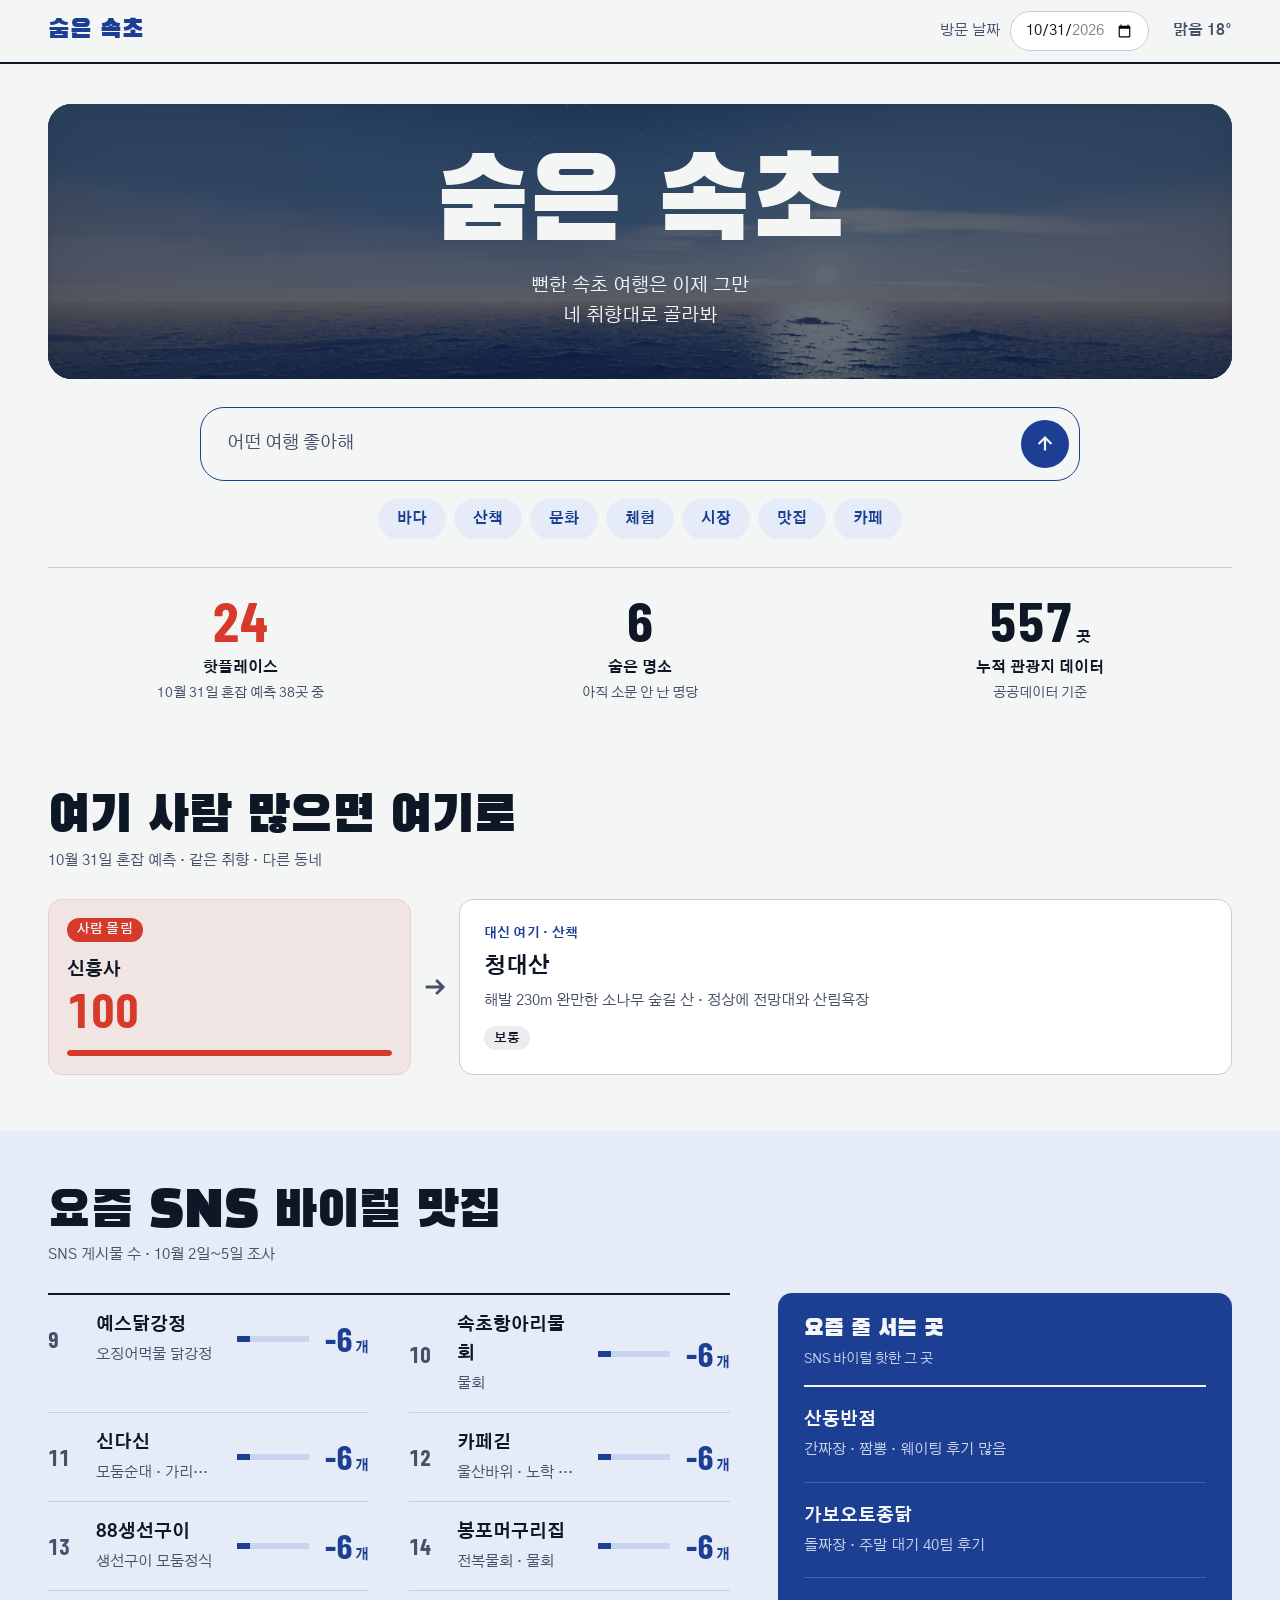
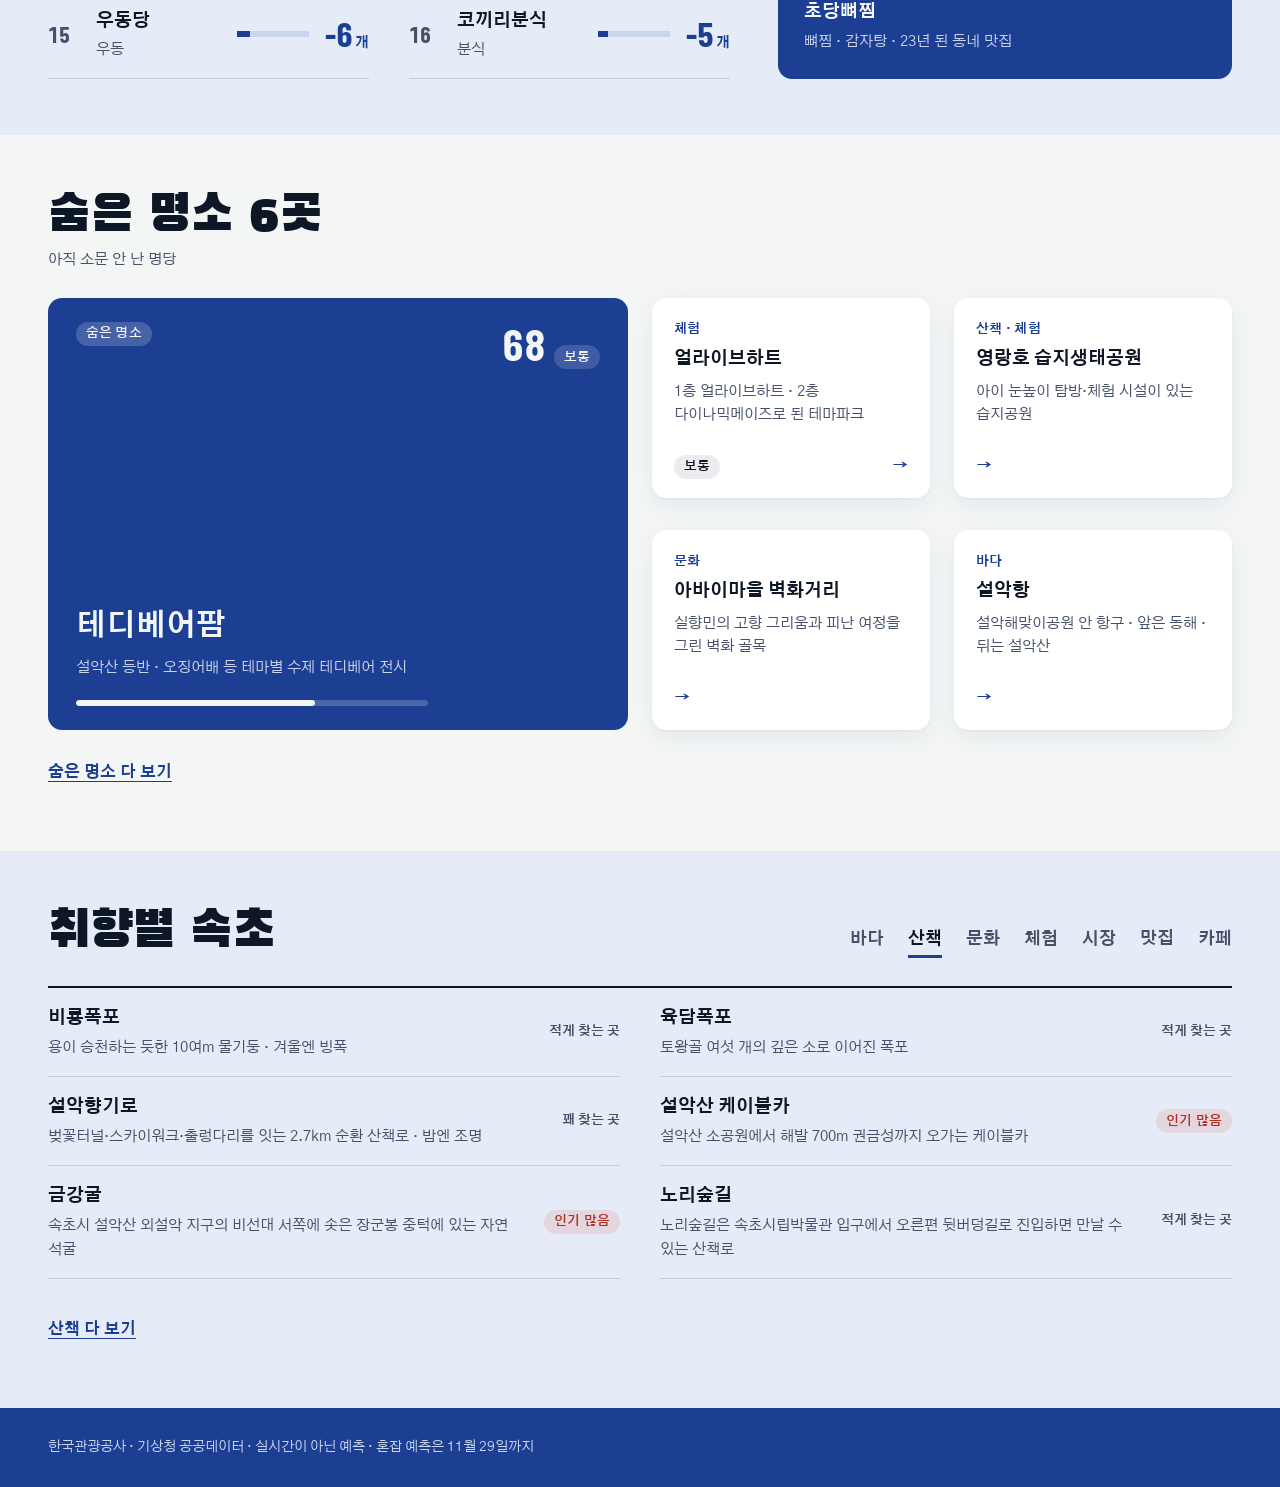
==== index.html @ 94778d18 "Publish 숨은 속초 static site Static HTML, CSS and JavaScript site that recommends places in Sokcho by t" ====
<!DOCTYPE html>
<html lang="ko">
<head>
  <meta charset="UTF-8">
  <meta name="viewport" content="width=device-width, initial-scale=1">
  <title>숨은 속초</title>
  <link rel="preconnect" href="https://fonts.googleapis.com">
  <link rel="stylesheet" href="https://fonts.googleapis.com/css2?family=Barlow+Condensed:wght@600;700&family=Black+Han+Sans&family=Gothic+A1:wght@400;500;600;700;800&display=swap">
  <link rel="stylesheet" href="css/style.css">
  <link rel="stylesheet" href="css/coast.css">
</head>
<body class="page-home">
  <header class="topbar">
    <a class="brand" href="index.html">숨은 속초</a>
    <div class="topbar-right">
      <label class="date-field">
        <span>방문 날짜</span>
        <input type="date" id="visit-date" aria-label="방문 날짜">
      </label>
      <span id="weather" class="weather" hidden></span>
    </div>
  </header>

  <!-- 첫 화면: 둥근 칸 안의 바다 위에 제목, 그 아래 긴 대화 바 (친구 eon의 해안 시안). 대화는 첫 질문 뒤에만 바 위로 펼쳐짐 (js/chat.js) -->
  <section class="hero coast" aria-labelledby="coast-title">
    <div class="hero-inner">
      <div class="coast-intro">
        <div class="coast-copy">
          <h1 id="coast-title" class="hero-title">숨은 속초</h1>
          <p class="hero-lead">뻔한 속초 여행은 이제 그만<br>네 취향대로 골라봐</p>
        </div>
        <!-- 해 진 직후 동해를 실시간으로 그리는 바다 (js/sea.js, WebGL). 안 되는 기기에서는 먹색 바탕만 보임 -->
        <div class="coast-sea" aria-hidden="true">
          <canvas id="sea" data-mode="night"></canvas>
        </div>
      </div>
      <div class="chat">
        <div id="chat-log" class="chat-log" aria-live="polite" hidden></div>
        <form id="chat-form" class="chat-form">
          <label class="sr-only" for="search">하고 싶은 여행 말하기</label>
          <input type="text" id="search" autocomplete="off" placeholder="어떤 여행 좋아해">
          <button type="submit" class="chat-send" aria-label="보내기"><svg viewBox="0 0 24 24" fill="none" stroke="currentColor" stroke-width="2.4" aria-hidden="true"><path d="M12 19V5M5 12l7-7 7 7"/></svg></button>
        </form>
      </div>
      <div id="tag-chips" class="chips" role="group" aria-label="취향으로 물어보기"></div>
      <aside id="hero-stats" class="hero-stats stagger" aria-label="오늘의 속초"></aside>
    </div>
  </section>

  <!-- 첫 화면 -->
  <main id="home"></main>

  <!-- 취향을 고르거나 검색하면 -->
  <main id="results" class="wrap results" hidden>
    <div class="results-head">
      <h2 id="result-count" class="section-title"></h2>
      <div class="sort" role="radiogroup" aria-label="정렬">
        <button type="button" class="sort-btn" data-mode="taste" role="radio">취향 우선</button>
        <button type="button" class="sort-btn" data-mode="gem" role="radio">숨은 명소 우선</button>
      </div>
    </div>
    <div id="result-filters" class="filters" role="group" aria-label="취향 거르기"></div>
    <ul id="place-grid" class="grid"></ul>
    <p id="empty" class="empty" hidden>찾는 곳 없음<br>다른 이름으로 다시</p>
    <button type="button" id="more" class="btn-line" hidden>더 보기</button>
  </main>

  <footer class="footer">
    <!-- 공공누리 출처 표시(한국관광공사·기상청)와 데이터 정직성(실시간 아님)만 한 줄로 남김. 2026-11-24 출처 줄 정리 -->
    <p>한국관광공사 · 기상청 공공데이터 · 실시간이 아닌 예측 · 혼잡 예측은 <span id="date-range"></span>까지</p>
  </footer>

  <script src="data/tags.js"></script>
  <script src="data/places.js"></script>
  <script src="data/auto-places.js"></script>
  <script src="data/crowd-data.js"></script>
  <script src="data/popular.js"></script>
  <script src="data/tour-data.js"></script>
  <script src="data/descriptions.js"></script>
  <script src="data/sns-data.js"></script>
  <script src="data/weather-data.js"></script>
  <script src="js/places-all.js"></script>
  <script src="js/crowd.js"></script>
  <script src="js/recommend.js"></script>
  <script src="js/ui.js"></script>
  <script src="js/app.js"></script>
  <script src="js/chat.js"></script>
  <script src="js/sea.js"></script>
</body>
</html>
---- css/style.css ----
/* 디자인: "속초 항구" — 어선 선체의 군청 페인트와 흰 글자 (code/design/crowdflow-surface-brief.md)
   색은 네 가지로 고정: 군청(행동·브랜드) · 빨강(혼잡 경고만) · 먹색(글자·어두운 판) · 바탕
   모서리는 전부 직각. 그림자 없음. 움직임은 사진 전환 · 스크롤 등장 · 숫자 올라가기 세 가지만 */
:root {
  --hull: #1C3F94;
  --signal: #D63A2A;
  --ink: #0E1726;
  --paper: #F4F6F5;
  --ink-2: #465068;
  --on-hull-2: #C9D3EC;
  --on-ink-2: #AAB3C7;
  --line: #C7CDD6;
  --line-dark: #3A4459;
  /* 군청의 아주 옅은 물빛. 흰 바탕만 계속되지 않게 섹션을 번갈아 칠함 (새 색이 아니라 --hull을 묽힌 것) */
  --foam: #E6ECF7;
  --foam-2: #C9D5EE;
  --signal-light: #FF9C8F; /* 군청·먹색 바탕 위 숫자용 밝은 빨강 (빨강 그대로는 잘 안 읽힘) */
  --card: #fff;
  --signal-deep: #B02E21; /* 연한 빨강 배지 위 글자용 (--signal을 어둡게 한 것) */
  --body: "Gothic A1", "Apple SD Gothic Neo", "Malgun Gothic", sans-serif;
  --shadow-card: 0 1px 2px rgba(14, 23, 38, 0.05), 0 8px 24px rgba(28, 63, 148, 0.07);
  --shadow-card-hover: 0 2px 4px rgba(14, 23, 38, 0.06), 0 16px 36px rgba(28, 63, 148, 0.14);
  --display: "Black Han Sans", var(--body);
  --num: "Barlow Condensed", var(--body);
  --gutter: clamp(20px, 4vw, 48px);
  /* 첫 화면 내용 폭: 넓은 화면에서 바다 칸과 아래 섹션들의 왼쪽·오른쪽 선을 한 줄로 맞춤 (2026-11-24) */
  --content: 1280px;
  --ease: cubic-bezier(0.2, 0.7, 0.2, 1);
}

* { box-sizing: border-box; }
html { scroll-behavior: smooth; overflow-x: clip; }
body { overflow-x: clip; }
body {
  margin: 0;
  background: var(--paper);
  color: var(--ink);
  font-family: var(--body);
  font-size: 16px;
  line-height: 1.6;
  word-break: keep-all;
  overflow-wrap: break-word;
}
a { color: var(--hull); }
a:hover { color: var(--signal); }
::selection { background: var(--hull); color: var(--paper); }
:focus-visible { outline: 3px solid var(--signal); outline-offset: 2px; }
.hero :focus-visible, .on-dark :focus-visible, .box :focus-visible, .footer :focus-visible, .detail-head :focus-visible { outline-color: var(--paper); }
.wrap { padding: 0 var(--gutter); }
.num { font-family: var(--num); font-weight: 700; font-variant-numeric: tabular-nums; line-height: 1; }

/* ── 윗줄 ── */
.topbar {
  height: 64px; padding: 0 var(--gutter);
  display: flex; align-items: center; justify-content: space-between; gap: 16px;
  border-bottom: 2px solid var(--ink); background: var(--paper);
  position: sticky; top: 0; z-index: 10;
}
.brand { font-family: var(--display); font-size: 26px; color: var(--hull); text-decoration: none; }
.topbar-right { display: flex; align-items: center; gap: 24px; font-size: 15px; }
.weather { font-weight: 700; color: var(--ink-2); white-space: nowrap; }
.weather.rain { color: var(--hull); }
.date-field { display: flex; align-items: center; gap: 10px; color: var(--ink-2); }
.date-field input {
  height: 40px; padding: 0 14px; border: 1px solid var(--line); border-radius: 999px;
  background: var(--card); color: var(--ink); font: inherit;
}

/* ── 첫 화면 위: 군청 판 가운데 제목 + 긴 대화 바 (AI 검색 서비스처럼, 2026-10-06) ──
   옆에 다른 상자를 두지 않아서 대화가 길어져도 옆과 어긋날 일이 없음 */
.hero { position: relative; overflow: hidden; isolation: isolate; background: var(--hull); color: var(--paper); padding: 88px var(--gutter) 64px; }
/* 바다 그림: 화면 아래쪽 32% 높이에 수평선. 위쪽은 제목이 잘 읽히게 살짝 어둡게 덮음 */
#sea { --horizon: 0.27; position: absolute; inset: 0; width: 100%; height: 100%; z-index: -2; display: block; opacity: 0; transition: opacity 1.4s ease; }
#sea.on { opacity: 1; }
.hero::before { content: ""; position: absolute; inset: 0; z-index: -1; pointer-events: none; background: linear-gradient(180deg, rgba(14, 23, 38, 0.5) 0%, rgba(14, 23, 38, 0.32) 45%, rgba(14, 23, 38, 0.3) 70%, rgba(14, 23, 38, 0.55) 100%); }
.hero-title, .hero-lead { text-shadow: 0 4px 24px rgba(8, 20, 60, 0.35); }
.hero-inner { max-width: 820px; margin: 0 auto; display: flex; flex-direction: column; align-items: center; text-align: center; }
.hero-title {
  margin: 0; font-family: var(--display); font-weight: 400;
  font-size: clamp(64px, 8vw, 112px); line-height: 0.95; letter-spacing: -0.02em;
}
.hero-lead { margin: 18px 0 0; font-size: clamp(17px, 1.5vw, 20px); line-height: 1.55; color: var(--on-hull-2); }

/* 대화 바: 흰 카드 하나. 처음엔 입력 줄만, 첫 질문 뒤에는 그 위로 대화가 펼쳐짐 */
.chat {
  width: 100%; margin-top: 36px; text-align: left; background: var(--card); color: var(--ink); border-radius: 24px; overflow: hidden;
  box-shadow: 0 2px 4px rgba(8, 20, 60, 0.12), 0 22px 48px rgba(8, 20, 60, 0.32);
  transition: box-shadow 0.2s;
}
.chat:focus-within { box-shadow: 0 0 0 3px var(--paper), 0 22px 48px rgba(14, 23, 38, 0.35); }
.chat-log {
  display: flex; flex-direction: column; gap: 14px; padding: 22px 24px 16px; max-height: min(56vh, 520px); overflow-y: auto;
  scroll-behavior: smooth; overscroll-behavior: contain; border-bottom: 1px solid var(--line);
  scrollbar-width: thin; scrollbar-color: var(--line) transparent;
}
.chat-log[hidden] { display: none; }
.chat-log::-webkit-scrollbar { width: 6px; }
.chat-log::-webkit-scrollbar-thumb { background: var(--line); border-radius: 3px; }
.msg { display: flex; flex-direction: column; gap: 8px; max-width: 100%; animation: msg-in 0.35s var(--ease) both; }
.msg p { margin: 0; font-size: 16px; line-height: 1.5; }
.msg-who { font-size: 13px; font-weight: 700; color: var(--hull); }
.msg-bot > p:first-of-type { font-weight: 700; }
.msg-me { align-self: flex-end; max-width: 80%; background: var(--hull); color: var(--paper); padding: 10px 14px; border-radius: 16px 16px 4px 16px; }
.msg-me p { font-weight: 600; }
.msg-heard { display: flex; flex-wrap: wrap; align-items: center; gap: 6px; }
.msg-heard > span:last-child { font-weight: 400; color: var(--ink-2); font-size: 14px; margin-left: 2px; }
.heard { font-size: 13px; font-weight: 600; padding: 5px 11px; border-radius: 999px; background: var(--foam); color: var(--hull); }
.msg-note { font-size: 13px !important; color: var(--ink-2); font-weight: 400 !important; }
.chat-log .chat-rows { border-top: 1px solid var(--line); }
.chat-rows .row > a { padding: 12px 0; }
.chat-rows .row > a:hover { padding-left: 8px; padding-right: 8px; }
.chat-rows .row-name strong { font-size: 16px; }
.chat-rows .row-name > span:not(.meta) { overflow: hidden; text-overflow: ellipsis; white-space: nowrap; }
.chat-rows .meta, .chat-rows .gem { display: none; } /* 대화 안에서는 배지 하나만 (혼잡 정도) */
.chat-rows .badges { flex-direction: row; }
.chat-form { display: flex; align-items: center; gap: 10px; padding: 10px 10px 10px 26px; }
.chat-form input {
  flex: 1; min-width: 0; height: 52px; border: 0; background: transparent; padding: 0;
  font: inherit; font-size: 18px; color: var(--ink);
}
.chat-form input::placeholder { color: var(--ink-2); }
.chat-form input:focus { outline: none; }
.chat-send {
  flex-shrink: 0; width: 48px; height: 48px; border: 0; border-radius: 50%; background: var(--signal); color: var(--paper);
  display: grid; place-items: center; cursor: pointer; transition: transform 0.15s, background 0.2s;
}
.chat-send svg { width: 22px; height: 22px; }
.chat-send:hover { background: var(--ink); }
.chat-send:active { transform: scale(0.94); }
@keyframes msg-in { from { opacity: 0; transform: translateY(8px); } to { opacity: 1; transform: none; } }
.sr-only { position: absolute; width: 1px; height: 1px; padding: 0; margin: -1px; overflow: hidden; clip: rect(0 0 0 0); white-space: nowrap; border: 0; }

/* 취향 버튼: 바 아래 추천 질문처럼 가운데 한 줄 */
.chips { display: flex; flex-wrap: wrap; justify-content: center; gap: 8px; margin-top: 18px; }
.chip {
  height: 40px; padding: 0 18px; border: 1px solid rgba(244, 246, 245, 0.35); border-radius: 999px;
  background: rgba(14, 23, 38, 0.42); color: var(--paper); font: inherit; font-size: 15px; font-weight: 700; backdrop-filter: blur(6px);
  cursor: pointer; transition: background 0.2s, color 0.2s, border-color 0.2s, transform 0.15s;
}
.chip:hover { background: rgba(244, 246, 245, 0.16); border-color: rgba(244, 246, 245, 0.6); }
.chip:active { transform: translateY(1px); }
.chip.on { background: var(--paper); color: var(--hull); border-color: var(--paper); }

/* 그날의 숫자: 바 아래 가는 선 위에 세 칸 */
.hero-stats { width: 100%; margin-top: 48px; padding-top: 24px; border-top: 1px solid rgba(244, 246, 245, 0.22); display: grid; grid-template-columns: repeat(3, minmax(0, 1fr)); gap: 16px; }
.stat { display: flex; flex-direction: column; align-items: center; gap: 8px; }
.stat .num { order: -1; font-size: clamp(40px, 4.4vw, 56px); }
.stat .num small { font-family: var(--body); font-size: 15px; font-weight: 700; margin-left: 3px; }
.stat-busy .num { color: var(--signal-light); } /* 군청 위 빨강은 잘 안 읽혀서 빨강을 밝힌 것 */
.stat-label { display: flex; flex-direction: column; gap: 2px; }
.stat-label strong { font-size: 15px; }
.stat-label span { font-size: 14px; color: var(--on-hull-2); }
/* 집계 중: 깜박이는 점. 다 세면 점이 멈추고 글자가 바뀜 */
.stat-live .stat-label > span { display: flex; align-items: center; justify-content: center; gap: 6px; }
.live-dot { width: 7px; height: 7px; border-radius: 50%; background: var(--signal-light); }
@keyframes blink { to { visibility: hidden; } }

/* ── 공통 섹션 ── */
/* 제목 글꼴(Black Han Sans)은 글자 아래 빈 공간이 커서 줄 높이를 1로 줄임. 안 그러면 부제와 사이가 눈으로 20px 넘게 벌어져 보임 */
.section-title { margin: 0; font-family: var(--display); font-weight: 400; font-size: clamp(34px, 4vw, 52px); line-height: 1; }
.section-sub { margin: 0; font-size: 15px; line-height: 1.4; color: var(--ink-2); }
/* 상태 배지: 테두리 상자 대신 옅게 칠한 둥근 알약. 혼잡만 빨갛게 꽉 채워서 눈에 띄게 */
/* 알약 배지 공통 (상태 · 숨은 명소 · 사람 몰림): 높이 고정 + 세로 가운데, 굵기 600
   한글은 줄높이 1이면 글자가 위로 떠 보여서 높이를 정하고 flex로 가운데에 둠 */
.badge, .gem, .swap-flag {
  display: inline-flex; align-items: center; justify-content: center; flex-shrink: 0;
  height: 24px; padding: 0 10px; border: 0; border-radius: 999px;
  font-size: 13px; font-weight: 600; line-height: 1; letter-spacing: 0.01em; white-space: nowrap;
}
.badge-high { background: var(--signal); color: var(--card); }
.badge-mid { background: rgba(14, 23, 38, 0.08); color: var(--ink); }
.badge-low { background: var(--foam-2); color: var(--hull); }
.badge-closed { background: var(--ink); color: var(--paper); }
.badge-unknown { background: rgba(14, 23, 38, 0.06); color: var(--ink-2); }
.badge-hot { background: rgba(214, 58, 42, 0.12); color: var(--signal-deep); }
.on-dark .badge-mid { background: rgba(244, 246, 245, 0.16); color: var(--paper); }
.on-dark .badge-low { background: var(--paper); color: var(--hull); }
.sec-foam .badge-mid { background: rgba(14, 23, 38, 0.1); }
.pop-label { flex-shrink: 0; font-size: 13px; font-weight: 700; color: var(--ink-2); white-space: nowrap; }
/* 숨은 명소 표시: 다른 배지와 같은 알약 모양, 군청으로 꽉 채워 구분 */
.gem { background: var(--hull); color: var(--paper); }
.on-dark .gem { background: rgba(244, 246, 245, 0.2); color: var(--paper); backdrop-filter: blur(4px); }
.section-title + .section-sub { margin-top: 10px; }
.more-link {
  align-self: flex-start; border: 0; background: none; padding: 10px 0; cursor: pointer;
  font: inherit; font-size: 16px; font-weight: 700; color: var(--hull);
  text-decoration: underline; text-underline-offset: 4px;
}
.more-link:hover { color: var(--signal); }

/* 목록 줄: 마우스를 올리면 살짝 밀려남 */
.rows { list-style: none; margin: 0; padding: 0; border-top: 2px solid var(--ink); }
.row { border-bottom: 1px solid var(--line); }
.row > a, .row > div {
  display: grid; grid-template-columns: minmax(0, 1fr) auto; align-items: center; gap: 16px;
  padding: 16px 0; color: inherit; text-decoration: none; transition: padding 0.25s var(--ease), background 0.25s;
}
.row > a:hover { padding-left: 10px; padding-right: 10px; background: rgba(28, 63, 148, 0.06); color: inherit; }
.row-name { display: flex; flex-direction: column; gap: 3px; min-width: 0; }
.row-name strong { font-size: 18px; }
.row-name span { font-size: 15px; color: var(--ink-2); }

/* 사진이 있는 줄: 왼쪽 작은 사진 + 설명은 한 줄 */
/* 사진 크기는 옆 글자 묶음(이름 18px + 설명 13px)의 높이 52px에 맞추고, 사진만 모서리를 둥글게 */

/* 물빛 섹션 */
.sec-foam { background: var(--foam); }
.sec-foam .row > a:hover { background: rgba(28, 63, 148, 0.08); }

/* ── 섹션 공통: 제목 묶음은 위에 가로로, 내용은 그 아래 같은 선에서 시작 ──
   글자 단계: 섹션 제목 52 · 상자 제목 24 · 목록 이름 18 · 설명 13~15 */
.sec { padding: 56px var(--gutter); }
.section-head { display: flex; flex-direction: column; gap: 6px; margin-bottom: 28px; }
.section-title + .section-sub { margin-top: 0; }
.split { display: grid; grid-template-columns: minmax(0, 1.5fr) minmax(0, 1fr); gap: 48px; align-items: stretch; }
.row-name strong { font-size: 18px; }

/* 인기 맛집 */
.hot-list { display: grid; grid-template-columns: repeat(2, minmax(0, 1fr)); column-gap: 40px; align-content: start; }
@media (max-width: 1200px) { .hot-list { grid-template-columns: 1fr; } }
.hot-list .row > a { grid-template-columns: 32px minmax(0, 1fr) 72px auto; }
/* 게시물 수를 막대로: 1위 대비 길이. 숫자만 있을 때보다 차이가 한눈에 보임 */
.hot-bar { height: 6px; background: var(--foam-2); position: relative; overflow: hidden; }
.hot-bar::after { content: ""; position: absolute; inset: 0 auto 0 0; width: var(--w); background: var(--hull); transform-origin: left; transform: scaleX(0); transition: transform 0.9s var(--ease) 0.2s; }
.in .hot-bar::after, .hot-list.in .hot-bar::after { transform: none; }
html:not(.motion) .hot-bar::after { transform: none; }
.hot-list .row:nth-child(-n+3) .hot-rank { color: var(--signal); }
.hot-list .row-name span { overflow: hidden; text-overflow: ellipsis; white-space: nowrap; }
@media (max-width: 600px) { .hot-list .row > a { grid-template-columns: 28px minmax(0, 1fr) 44px auto; gap: 12px; } }
/* 16위까지 8개씩 두 쪽. 보이는 쪽만 남김 */
.hot-wrap { position: relative; min-width: 0; } /* 목록 아래 끝이 오른쪽 상자 아래 끝과 같은 선에 오도록 다른 것은 두지 않음 */
.hot-list[data-page="0"] .row:not([data-p="0"]), .hot-list[data-page="1"] .row:not([data-p="1"]) { display: none; }
/* 쪽 넘김: 나갈 때는 다 같이 위로 살짝, 들어올 때는 한 줄씩 차례로(45ms 간격) + 막대가 다시 자람 */
.hot-list.leaving .row { opacity: 0; transform: translateY(-6px); filter: blur(2px); transition: opacity 0.24s ease, transform 0.24s ease, filter 0.24s ease; }
.hot-list.entering .row { animation: row-in 0.55s var(--ease) both; animation-delay: calc(var(--i, 0) * 45ms); }
.hot-list.entering .hot-bar::after { animation: bar-grow 0.8s var(--ease) both; animation-delay: calc(var(--i, 0) * 45ms + 120ms); }
@keyframes row-in { from { opacity: 0; transform: translateY(10px); filter: blur(3px); } to { opacity: 1; transform: none; filter: none; } }
@keyframes bar-grow { from { transform: scaleX(0); } to { transform: scaleX(1); } }
/* 보이지 않는 시계: 5초 애니메이션이 끝나면 다음 쪽으로 (js: animationend). 마우스를 올리면 멈춤
   쪽이 바뀔 때마다 이름이 다른 애니메이션(tick-a/tick-b)으로 바꿔서 처음부터 다시 돌게 함 */
.hot-tick { position: absolute; width: 1px; height: 1px; overflow: hidden; pointer-events: none; }
.motion .hot-tick[data-run="0"] { animation: tick-a 5s linear forwards; }
.motion .hot-tick[data-run="1"] { animation: tick-b 5s linear forwards; }
.hot-wrap:hover .hot-tick, .hot-wrap:focus-within .hot-tick { animation-play-state: paused; }
@keyframes tick-a { to { opacity: 0.99; } }
@keyframes tick-b { to { opacity: 0.99; } }
.hot-rank { font-size: 22px; color: var(--ink-2); }
.hot-count { font-size: 34px; color: var(--hull); }
.hot-count small { font-family: var(--body); font-size: 14px; font-weight: 700; margin-left: 2px; }

/* 군청 상자 (줄 서는 곳) */
/* 줄 서는 곳 상자: 옆 순위 목록과 위아래 끝을 맞추려고, 상자는 목록 높이를 따라가고 세 줄이 남는 높이를 똑같이 나눠 가짐 */
.box { border-radius: 14px; background: var(--hull); color: var(--paper); padding: 22px 26px 6px; display: flex; flex-direction: column; }
.box-head { display: flex; flex-direction: column; gap: 4px; margin-bottom: 14px; }
.box h3 { margin: 0; font-family: var(--display); font-weight: 400; font-size: 24px; line-height: 1.2; }
.box-head p { margin: 0; font-size: 14px; color: var(--on-hull-2); }
.box .rows { border-top-color: var(--paper); }
.box .row { border-bottom-color: rgba(244, 246, 245, 0.18); }
.box .row:last-child { border-bottom: 0; }
.box .rows { flex: 1; display: flex; flex-direction: column; }
.box .row { flex: 1; display: flex; }
.box .row > a { grid-template-columns: 1fr; flex: 1; padding: 12px 0; }
.box .row > a:hover { background: rgba(244, 246, 245, 0.08); color: var(--paper); }
.box .row-name span { color: var(--on-hull-2); }

/* 숨은 명소 */
.feature { border-radius: 14px;
  display: flex; flex-direction: column; justify-content: space-between; min-height: 260px;
  padding: 24px 28px; background: var(--hull); color: var(--paper); text-decoration: none;
  transition: transform 0.35s var(--ease);
}
.feature:hover { color: var(--paper); transform: translateY(-4px); }
/* 사진이 있으면 사진 위에 아래쪽만 어둡게 깔아 글씨를 읽히게 */
.feature-top { display: flex; justify-content: space-between; align-items: flex-start; gap: 12px; }
.feature-rate { display: flex; align-items: baseline; gap: 8px; }
.feature-rate .num { font-size: 44px; }
.feature-bottom { display: flex; flex-direction: column; gap: 6px; }
.feature-bottom strong { font-size: 24px; }
.feature-bottom span { font-size: 15px; color: var(--on-hull-2); }
.sec > .more-link { margin-top: 20px; }

/* ── 사진 카드 (숨은 명소·대신 여기): 사진 → 작은 분류 → 굵은 이름 → 한 줄 소개 (Atlas Obscura) ── */
.card {
  display: flex; flex-direction: column; gap: 8px; min-width: 0; min-height: 200px; padding: 22px 22px 18px; border-radius: 14px;
  background: var(--card); color: inherit; text-decoration: none; box-shadow: var(--shadow-card);
  transition: transform 0.35s var(--ease), box-shadow 0.35s;
}
.card:hover { color: inherit; transform: translateY(-3px); box-shadow: var(--shadow-card-hover); }
.card-foot { margin-top: auto; padding-top: 10px; display: flex; align-items: center; justify-content: space-between; gap: 8px; }
.card-go { color: var(--hull); font-weight: 700; transition: transform 0.3s var(--ease); }
.card:hover .card-go { transform: translateX(4px); }
/* 사진 위 배지는 왼쪽 위 흰 알약 (Airbnb). 혼잡만 빨강 그대로 */
.card-eyebrow { font-size: 13px; font-weight: 700; letter-spacing: 0.02em; color: var(--hull); }
.card-title { font-size: 18px; line-height: 1.3; }
.card-hook { font-size: 15px; line-height: 1.55; color: var(--ink-2); display: -webkit-box; -webkit-line-clamp: 3; -webkit-box-orient: vertical; overflow: hidden; }

/* 숨은 명소: 큰 카드 하나(2칸 × 2줄) + 사진 카드. 격자 한 장이라 위아래 선이 저절로 맞음 */
.bento { display: grid; grid-template-columns: repeat(4, minmax(0, 1fr)); gap: 32px 24px; }
.bento .feature { grid-column: span 2; grid-row: span 2; min-height: 0; }
.bento .feature-bottom strong { font-size: 30px; }
.bento .feature-bottom span { font-size: 15px; max-width: 44ch; }

/* ── 이 앱의 핵심: 여기 사람 많으면 여기로 ── */
.board { padding: 56px var(--gutter); }
.swaps { list-style: none; margin: 0; padding: 0; display: grid; grid-template-columns: repeat(auto-fit, minmax(min(100%, 620px), 1fr)); gap: 24px; }
/* 몰리는 곳(흐린 사진) → 화살표 → 대신 갈 곳(밝은 카드). 대신 갈 곳이 더 넓고 밝아서 눈이 거기로 감 */
.swap { display: grid; grid-template-columns: minmax(0, 0.75fr) 48px minmax(0, 1.6fr); align-items: stretch; min-height: 240px; }
.swap-busy {
  position: relative; border-radius: 14px; overflow: hidden; padding: 18px; color: var(--paper); text-decoration: none;
  display: flex; flex-direction: column; justify-content: space-between;
  background: var(--ink); isolation: isolate;
}
/* 사진만 흑백에 가깝게 (배지 빨강은 그대로) */
.motion .swap-busy::before { animation: dots-jitter 0.5s steps(2) infinite; }
@keyframes dots-jitter { 0% { background-position: 0 0; } 50% { background-position: 2px 1px; } 100% { background-position: -1px 2px; } }
.swap-busy:hover { color: var(--paper); }
.swap-flag { align-self: flex-start; background: var(--signal); color: var(--paper); }
.swap-busy-name { display: flex; flex-direction: column; gap: 2px; }
.swap-busy-name strong { font-size: 18px; line-height: 1.3; }
.swap-busy-name .num { font-size: 48px; color: var(--signal-light); }
.swap-arrow { display: grid; place-items: center; color: var(--ink-2); }
.swap-arrow svg { width: 28px; height: 28px; }
.motion .swap-arrow svg { animation: nudge 1.8s var(--ease) infinite; }
@keyframes nudge { 0%, 60%, 100% { transform: none; } 30% { transform: translateX(5px); } }
.swap-alt {
  display: grid; grid-template-columns: minmax(0, 1fr) minmax(0, 1.1fr); border-radius: 14px; overflow: hidden;
  background: var(--card); color: var(--ink); text-decoration: none; box-shadow: var(--shadow-card);
  transition: transform 0.35s var(--ease), box-shadow 0.35s;
}
.swap-alt:hover { color: var(--ink); transform: translateY(-3px); box-shadow: var(--shadow-card-hover); }
.swap-tags { display: flex; flex-wrap: wrap; align-items: center; gap: 8px; }
.swap-body { display: flex; flex-direction: column; gap: 6px; padding: 20px 22px; min-width: 0; }
.swap-body .card-title { font-size: 22px; }
.swap-rate { margin-top: auto; padding-top: 10px; display: flex; align-items: baseline; gap: 8px; }
.swap-rate .num { font-size: 40px; color: var(--hull); }
/* 사람 몰리는 곳이 없는 날: 한 줄 + 가장 가까운 사람 몰리는 날로 가는 버튼 (빈 칸만 남지 않게, 2026-11-24) */
.board-empty { margin: 0; color: var(--ink-2); font-size: 18px; }
.board-calm { display: flex; flex-wrap: wrap; align-items: center; gap: 12px 20px; padding: 24px 28px; border-radius: 14px; background: var(--foam); }
.board-calm .board-empty { color: var(--ink); font-weight: 700; }
.board-jump {
  height: 44px; padding: 0 20px; border: 0; border-radius: 999px; background: var(--hull); color: var(--paper);
  font: inherit; font-size: 15px; font-weight: 700; cursor: pointer; transition: background 0.2s;
}
.board-jump:hover { background: var(--ink); }

/* 취향별: 목록 번호와 지도 핀 번호가 같음 (Wanderlog) */

/* 결과 화면 취향 거르기: 흰 알약 줄 (Airbnb 필터). 고르면 먹색으로 채움 */
.filters { display: flex; flex-wrap: wrap; gap: 8px; margin-bottom: 24px; }
.fchip {
  height: 40px; padding: 0 16px; border: 1px solid var(--line); border-radius: 999px; background: var(--card); color: var(--ink);
  font: inherit; font-size: 15px; font-weight: 700; cursor: pointer; transition: border-color 0.2s, background 0.2s, color 0.2s;
}
.fchip:hover { border-color: var(--ink); }
.fchip.on { background: var(--ink); border-color: var(--ink); color: var(--paper); }

/* ── 취향별 ── */
.taste { padding: 0 var(--gutter) 56px; display: flex; flex-direction: column; gap: 28px; }
.taste.sec-foam { padding-top: 56px; }
.taste-head { display: flex; flex-wrap: wrap; align-items: flex-end; justify-content: space-between; gap: 20px; }
/* 취향 탭·정렬: 상자 대신 글자 + 고른 것 아래 파란 밑줄 */
.tabs { display: flex; flex-wrap: nowrap; gap: 24px; overflow-x: auto; scrollbar-width: none; max-width: 100%; }
.tabs::-webkit-scrollbar { display: none; }
.tab {
  position: relative; flex-shrink: 0; height: 40px; padding: 0; border: 0; border-radius: 0;
  background: none; color: var(--ink-2); font: inherit; font-size: 17px; font-weight: 700; cursor: pointer;
  transition: color 0.2s;
}
.tab::after { content: ""; position: absolute; left: 0; right: 0; bottom: 0; height: 3px; background: var(--hull); transform: scaleX(0); transform-origin: left; transition: transform 0.3s var(--ease); }
.tab:hover { color: var(--ink); }
.tab[aria-selected="true"] { color: var(--ink); }
.tab[aria-selected="true"]::after { transform: scaleX(1); }
.taste-list { display: grid; grid-template-columns: repeat(2, minmax(0, 1fr)); column-gap: 40px; align-content: start; }
.taste-list .taste-note { grid-column: 1 / -1; }
.taste-list.swapping { animation: swap 0.45s var(--ease); }
@keyframes swap { from { opacity: 0; transform: translateY(10px); } to { opacity: 1; transform: none; } }

/* ── 검색·취향 결과 ── */
.results { padding-top: 56px; padding-bottom: 80px; }
.results-head { display: flex; flex-wrap: wrap; align-items: flex-end; justify-content: space-between; gap: 20px; margin-bottom: 24px; }
.results-head .section-title { font-size: clamp(28px, 3vw, 40px); }
.sort { display: flex; gap: 20px; }
.sort-btn {
  position: relative; height: 40px; padding: 0; border: 0; border-radius: 0;
  background: none; color: var(--ink-2); font: inherit; font-size: 15px; font-weight: 700; cursor: pointer;
}
.sort-btn::after { content: ""; position: absolute; left: 0; right: 0; bottom: 0; height: 3px; background: var(--hull); transform: scaleX(0); transform-origin: left; transition: transform 0.3s var(--ease); }
.sort-btn:hover { color: var(--ink); }
.sort-btn.on { color: var(--ink); }
.sort-btn.on::after { transform: scaleX(1); }
.grid { list-style: none; margin: 0; padding: 0; display: grid; grid-template-columns: repeat(auto-fill, minmax(260px, 1fr)); gap: 0 40px; border-top: 2px solid var(--ink); }
.grid .row > a { align-items: start; }
.grid .row-name span { display: -webkit-box; -webkit-line-clamp: 2; -webkit-box-orient: vertical; overflow: hidden; }
.meta { display: flex; flex-wrap: wrap; gap: 6px; margin-top: 6px; }
.meta .tag, .meta .pop { font-size: 13px; color: var(--ink-2); }
.meta .tag + .tag::before, .meta .tag + .pop::before, .meta .pop + .tag::before { content: "· "; }
.badges { display: flex; flex-direction: column; align-items: flex-end; gap: 6px; }
.empty { color: var(--ink-2); font-size: 18px; padding: 40px 0; }
.btn-line {
  display: block; margin: 32px auto 0; height: 52px; padding: 0 32px; border: 1px solid var(--ink); border-radius: 999px;
  background: transparent; color: var(--ink); font: inherit; font-weight: 800; cursor: pointer; transition: background 0.2s, color 0.2s;
}
.btn-line:hover { background: var(--ink); color: var(--paper); }

.footer { background: var(--hull); color: var(--on-hull-2); padding: 28px var(--gutter); font-size: 14px; }
.footer p { margin: 0; }
.footer p + p { margin-top: 4px; }

/* ── 스크롤하면 나타나기 ── */
.motion .reveal { opacity: 0; transform: translateY(24px); transition: opacity 0.7s var(--ease), transform 0.7s var(--ease); }
.motion .reveal.in { opacity: 1; transform: none; }
.motion .stagger > * { opacity: 0; transform: translateY(14px); transition: opacity 0.5s var(--ease), transform 0.5s var(--ease); }
.motion .in .stagger > *, .motion .stagger.in > * { opacity: 1; transform: none; }
.stagger > *:nth-child(2) { transition-delay: 0.06s; } .stagger > *:nth-child(3) { transition-delay: 0.12s; }
.stagger > *:nth-child(4) { transition-delay: 0.18s; } .stagger > *:nth-child(5) { transition-delay: 0.24s; }
.stagger > *:nth-child(6) { transition-delay: 0.3s; } .stagger > *:nth-child(7) { transition-delay: 0.36s; }
.stagger > *:nth-child(n+8) { transition-delay: 0.42s; }

/* ── 상세 ── */
.detail-head { background: var(--hull); color: var(--paper); padding: 20px var(--gutter) 40px; display: flex; flex-direction: column; gap: 18px; }
.photo-btn { height: 32px; min-width: 44px; padding: 0 14px; border: 1px solid rgba(244, 246, 245, 0.45); border-radius: 999px; background: transparent; color: var(--paper); font: inherit; font-size: 13px; font-weight: 600; cursor: pointer; }
.photo-btn:hover { background: rgba(244, 246, 245, 0.14); }
.detail-photo-box { margin: 20px 0 0; max-width: 640px; }
.detail-photo-box img { display: block; width: 100%; max-height: 420px; object-fit: cover; border-radius: 14px; }
.detail-photo-box figcaption { margin-top: 6px; font-size: 13px; color: var(--on-hull-2); }
.back { align-self: flex-start; min-height: 44px; display: flex; align-items: center; gap: 8px; color: var(--paper); text-decoration: none; font-weight: 700; }
.back:hover { color: var(--paper); text-decoration: underline; }
.detail-name { margin: 0; font-family: var(--display); font-weight: 400; font-size: clamp(44px, 7vw, 76px); line-height: 1; }
.detail-desc { margin: 0; font-size: 18px; color: var(--on-hull-2); max-width: 640px; }
.detail-tags { display: flex; flex-wrap: wrap; gap: 6px; }
.detail-tags .tag { font-size: 13px; font-weight: 700; padding: 6px 12px; border-radius: 999px; background: rgba(244, 246, 245, 0.14); }
.detail-body { padding: 24px var(--gutter) 0; max-width: 820px; }
.info { margin: 0; }
.info-row { display: grid; grid-template-columns: 140px minmax(0, 1fr); gap: 16px; padding: 20px 0; border-bottom: 1px solid var(--line); }
.info-row dt { font-size: 14px; color: var(--ink-2); }
.info-row dd { margin: 0; font-size: 17px; }
.reason { margin: 8px 0 0; font-size: 14px; color: var(--ink-2); }
.info-crowd { display: flex; align-items: baseline; gap: 12px; }
.info-crowd .num { font-size: 52px; }
.map-btn {
  margin-top: 28px; height: 56px; display: flex; align-items: center; justify-content: center; border-radius: 999px;
  background: var(--signal); color: var(--paper); text-decoration: none; font-size: 17px; font-weight: 800; transition: background 0.2s;
}
.map-btn:hover { background: var(--ink); color: var(--paper); }
.similar { padding: 64px var(--gutter) 80px; max-width: 820px; display: flex; flex-direction: column; gap: 16px; }
.detail-map { padding: 0 var(--gutter) 48px; }
.detail-map iframe { display: block; width: 100%; height: 360px; border: 0; border-radius: 14px; }
/* 넓은 화면: 왼쪽 정보, 오른쪽 지도 고정 */
@media (min-width: 900px) {
  .detail-layout { display: grid; grid-template-columns: minmax(0, 1fr) minmax(0, 1fr); align-items: start; }
  .detail-map { position: sticky; top: 64px; padding: 24px var(--gutter) 24px 0; }
  .detail-map iframe { height: calc(100vh - 112px); min-height: 420px; }
}
.similar .section-title { font-size: clamp(28px, 3vw, 36px); }
/* 사람 몰리는 날: 대신 갈 곳을 맨 위 물빛 판에 */
.similar-first { max-width: none; margin: 24px var(--gutter) 0; padding: 24px 28px; border-radius: 14px; background: var(--foam); }
.similar-first .section-title { font-size: clamp(22px, 2.4vw, 28px); }

/* ── 시청용 요약 (차트 화면) ── */
.page { max-width: 960px; margin: 0 auto; padding: 32px var(--gutter) 64px; }
.page .back { color: var(--hull); }
.page .back:hover { color: var(--signal); }
.header { margin: 12px 0 32px; }
.logo { margin: 0; font-family: var(--display); font-weight: 400; font-size: clamp(40px, 5vw, 64px); line-height: 1.05; color: var(--hull); }
.intro, .muted { color: var(--ink-2); }
.intro { margin: 10px 0 0; font-size: 17px; }
.section { margin-bottom: 24px; }
.panel { background: var(--card); border-top: 4px solid var(--hull); padding: 28px; }
.panel .section-title { font-size: 30px; margin-bottom: 12px; }
.share { margin: 0; }
.hero-number { font-family: var(--num); font-weight: 700; font-size: 88px; line-height: 1; color: var(--signal); }
.chart svg { display: block; }
.chart .grid { stroke: var(--line); stroke-width: 1; border: 0; }
.chart .tick { font-size: 12px; fill: var(--ink-2); }
.chart .value { font-size: 12px; font-weight: 700; fill: var(--ink); }
.chart .bar { fill: var(--hull); }
.chart .hit { fill: transparent; }
.table-view { margin-top: 12px; font-size: 14px; }
.table-view summary { cursor: pointer; color: var(--hull); font-weight: 700; }
.table-view table { border-collapse: collapse; margin-top: 8px; }
.table-view th, .table-view td { text-align: left; padding: 6px 16px 6px 0; border-bottom: 1px solid var(--line); }
.compare { display: grid; grid-template-columns: 1fr 1fr; gap: 24px; margin-top: 16px; }
.compare-title { font-size: 15px; font-weight: 800; margin: 0 0 8px; }
.compare-list { margin: 0; padding-left: 20px; }
.compare-list li { margin-bottom: 8px; }
.page + .footer, .page .footer { margin-top: 0; }

/* ── 좁은 화면 ── */
@media (max-width: 900px) {
  .hero { padding: 56px var(--gutter) 44px; }
  .split { grid-template-columns: 1fr; gap: 32px; }
  .hot-list { grid-template-columns: 1fr; }
  .taste-list { grid-template-columns: 1fr; }
  .bento { grid-template-columns: repeat(2, minmax(0, 1fr)); gap: 24px 16px; }
  .bento .feature { grid-row: auto; min-height: 300px; }
  .date-field span { display: none; }
  .topbar-right { gap: 12px; font-size: 14px; }
  .brand { font-size: 22px; }
  .date-field input { padding: 0 10px; }
  .info-row { grid-template-columns: 1fr; gap: 6px; }
  .compare { grid-template-columns: 1fr; }
}

/* 좁은 화면: 몰리는 곳은 얇은 띠, 화살표는 아래로, 대신 갈 곳 카드는 사진 위 글 아래 */
@media (max-width: 700px) {
  .chat-form { padding-left: 20px; }
  .chat-form input { font-size: 16px; height: 46px; }
  .chat-send { width: 44px; height: 44px; }
  .hero-stats { margin-top: 36px; gap: 8px; }
  .stat-label span { display: none; }
  .stat-label strong { font-size: 13px; }
  .swap { grid-template-columns: 1fr; min-height: 0; }
  .swap-busy { flex-direction: row; align-items: center; min-height: 96px; }
  .swap-busy-name { align-items: flex-end; text-align: right; }
  .swap-busy-name .num { font-size: 36px; }
  .swap-arrow { height: 40px; transform: rotate(90deg); }
  .swap-alt { grid-template-columns: 1fr; }
  .card-title { font-size: 16px; }
  .card-hook { font-size: 14px; }
}

@media (prefers-reduced-motion: reduce) {
  *, *::before, *::after { animation: none !important; transition: none !important; }
  .reveal, .stagger > * { opacity: 1; transform: none; }
  html, .chat-log { scroll-behavior: auto; }
  .hot-list[data-page] .row { display: block; }
}
.taste-note { list-style: none; padding: 20px 0; font-size: 15px; line-height: 1.6; color: var(--ink-2); }
---- css/coast.css ----
/* 해안 시안의 수평선과 검색대를 원본 앱의 색과 글꼴로 구성한다 */
.coast {
  padding: 40px var(--gutter) 32px;
  background: var(--paper);
  color: var(--ink);
}
.coast::before { content: none; }
/* 바다 칸은 아래 섹션들과 같은 폭(--content)을 쓰고, 대화 바만 가운데 좁게 (2026-11-24)
   바다 칸 높이를 줄여서 PC 첫 화면(1440×900)에 "여기 사람 많으면 여기로" 제목까지 보이게 함 */
.coast .hero-inner { max-width: none; }
.coast .chat { max-width: 880px; }
.coast-intro {
  position: relative;
  isolation: isolate;
  display: grid;
  place-items: center;
  width: 100%;
  min-height: clamp(220px, 20vw, 288px);
  overflow: hidden;
  border-radius: 24px;
  background: var(--hull);
}
.coast-copy {
  padding: 48px 20px;
  color: var(--paper);
  text-align: center;
}
.coast .hero-title {
  color: inherit;
  font-size: clamp(72px, 9vw, 132px);
  text-shadow: none;
}
.coast .hero-lead { margin-top: 10px; color: inherit; text-shadow: none; }
.coast-sea { position: absolute; inset: 0; z-index: -1; background: var(--ink); }
.coast #sea { z-index: 0; }
.coast-sea::after {
  content: "";
  position: absolute;
  inset: 0;
  background: color-mix(in srgb, var(--ink) 62%, transparent);
  pointer-events: none;
}
.coast .chat {
  margin-top: 28px;
  background: var(--paper);
  border: 1px solid var(--hull);
  box-shadow: none;
}
.coast .chat:focus-within { outline: 2px solid var(--hull); outline-offset: 2px; }
.coast .chat-send { background: var(--hull); }
.coast .chip {
  background: var(--foam);
  color: var(--hull);
  border-color: transparent;
  backdrop-filter: none;
}
.coast .chip:hover, .coast .chip.on { color: var(--paper); background: var(--hull); }
.coast :focus-visible { outline-color: var(--hull); }
.coast .hero-stats { border-color: var(--line); margin-top: 28px; }
.coast .stat-label span { color: var(--ink-2); }
.coast .stat-busy .num { color: var(--signal); }

/* 사람 몰리는 카드: 점 무늬 없이, 그날 예측(최대 방문일 대비 %)을 아래 막대로 보여 준다 */
.swap-meter { display: block; height: 6px; border-radius: 999px; background: color-mix(in srgb, var(--signal) 16%, var(--paper)); overflow: hidden; }
.swap-meter span { display: block; height: 100%; border-radius: inherit; background: var(--signal); }
/* 밝은 톤: 먹색 대신 빨강을 아주 묽힌 바탕 (새 색이 아니라 --signal과 --paper를 섞은 것) */
.swap-busy {
  background: color-mix(in srgb, var(--signal) 9%, var(--paper));
  border: 1px solid color-mix(in srgb, var(--signal) 22%, var(--paper));
  color: var(--ink);
}
.swap-busy:hover { color: var(--ink); border-color: var(--signal); }
.swap-busy-name .num { color: var(--signal); }
.swap-alt { display: flex; align-items: center; box-shadow: none; border: 1px solid var(--line); }
.swap-alt:hover { box-shadow: none; border-color: var(--hull); }
.swap-body { padding: 24px; gap: 8px; }
.swap-rate { margin-top: 0; padding-top: 6px; }
@media (min-width: 701px) {
  .swap { min-height: 168px; }
}
/* 두 줄로 놓일 때 홀수 개면 마지막 카드가 반쪽만 차지하지 않게 한 줄을 다 쓴다 */
@media (min-width: 1360px) {
  .swaps > .swap:last-child:nth-child(odd):not(:only-child) { grid-column: 1 / -1; grid-template-columns: minmax(0, 0.75fr) 48px minmax(0, 4.2fr); }
}
/* 숨은 명소 큰 카드: 점 무늬 대신 위 카드와 같은 막대로 그날 예측을 보여 준다 */
.feature-meter { margin-top: 14px; max-width: 320px; background: color-mix(in srgb, var(--paper) 22%, var(--hull)); }
.feature-meter span { background: var(--paper); }
@media (max-width: 700px) {
  .swap-busy { flex-wrap: wrap; row-gap: 12px; }
  .swap-meter { flex-basis: 100%; }
}

/* 첫 화면만: 넓은 화면에서 윗줄·바다 칸·섹션·아랫줄의 좌우 선을 --content 폭 한 줄에 맞춤
   (예전에는 바다 칸만 가운데 1080px이고 섹션은 화면 끝 48px에서 시작해서 선이 어긋났음, 2026-11-24) */
.page-home .topbar, .page-home .coast, .page-home .board, .page-home .sec,
.page-home .taste, .page-home .results, .page-home .footer {
  padding-left: max(var(--gutter), calc((100% - var(--content)) / 2));
  padding-right: max(var(--gutter), calc((100% - var(--content)) / 2));
}
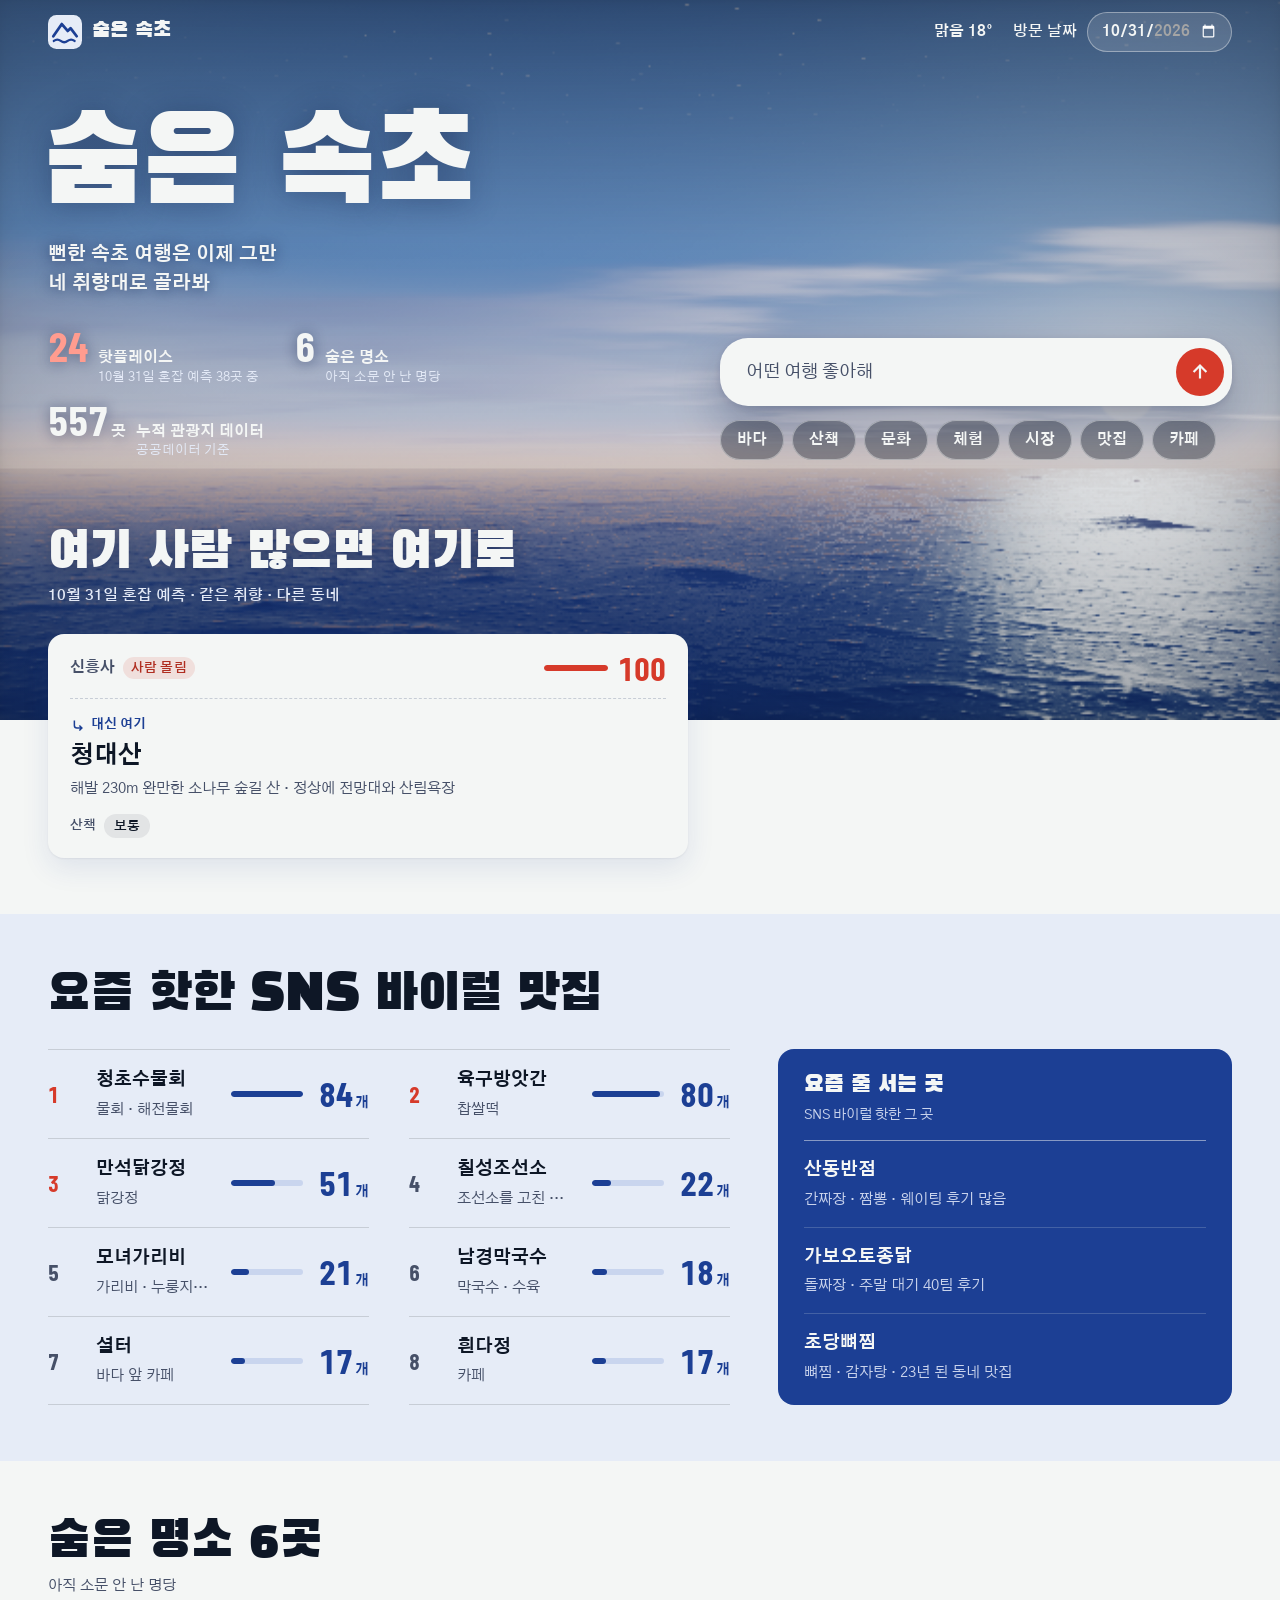
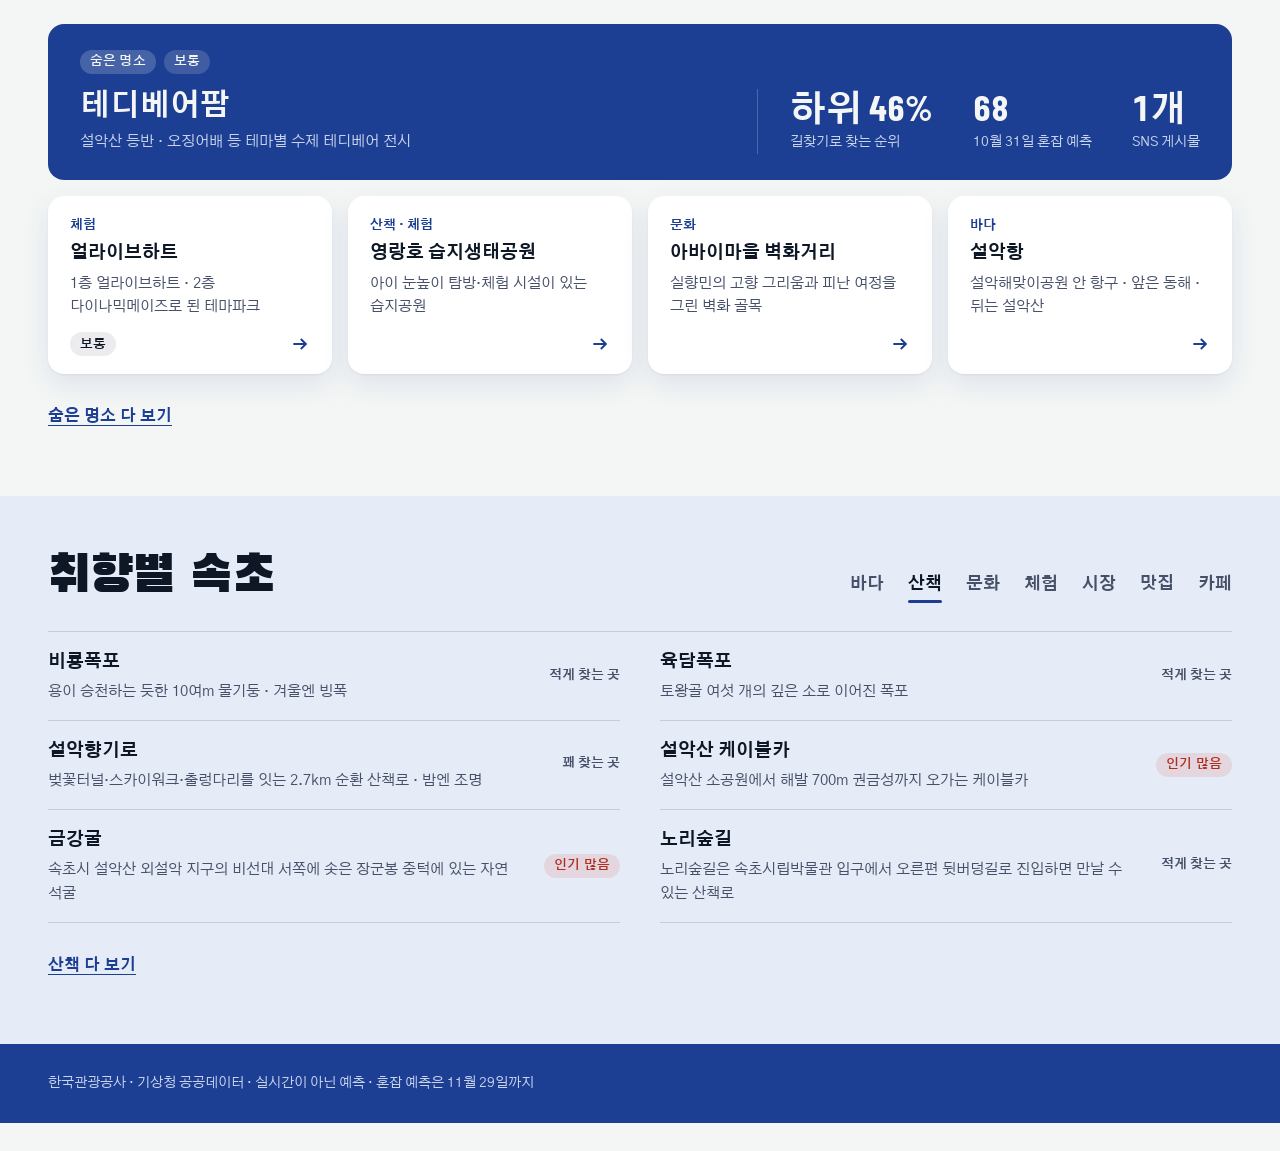
==== commit 2813a146: "feat: taste model in chat, MCP server, redesign - Chat understands taste with a small naive Bayes mo" ====
--- a/index.html
+++ b/index.html
@@ -4,36 +4,37 @@
   <meta charset="UTF-8">
   <meta name="viewport" content="width=device-width, initial-scale=1">
   <title>숨은 속초</title>
+  <!-- 탭 아이콘: 설악산 봉우리(ㅅㅅ처럼 읽힘) + 동해 물결. 윗줄 아이콘과 같은 그림 (2026-11-26) -->
+  <link rel="icon" href="data:image/svg+xml,<svg xmlns='http://www.w3.org/2000/svg' viewBox='0 0 32 32'><rect width='32' height='32' rx='8' fill='%23E6ECF7'/><path d='M5 20L13 8.5L18.5 15L21.2 12.4L27 20' fill='none' stroke='%231C3F94' stroke-width='2.6' stroke-linecap='round' stroke-linejoin='round'/><path d='M5.5 24.4c2.2-1.7 4.3-1.7 6.5 0s4.3 1.7 6.5 0 4.3-1.7 6.5 0' fill='none' stroke='%231C3F94' stroke-width='2.2' stroke-linecap='round'/></svg>">
   <link rel="preconnect" href="https://fonts.googleapis.com">
   <link rel="stylesheet" href="https://fonts.googleapis.com/css2?family=Barlow+Condensed:wght@600;700&family=Black+Han+Sans&family=Gothic+A1:wght@400;500;600;700;800&display=swap">
   <link rel="stylesheet" href="css/style.css">
-  <link rel="stylesheet" href="css/coast.css">
 </head>
 <body class="page-home">
-  <header class="topbar">
-    <a class="brand" href="index.html">숨은 속초</a>
+  <!-- 윗줄: 바다 위에 투명하게 얹힘. 조금 내리면 종이색으로 채워짐 (js/ui.js syncTopbar) -->
+  <header class="topbar over-scene">
+    <!-- 바로 아래 큰 제목과 이름이 겹쳐서, 첫 화면 위에서는 아이콘만. 내리면 이름이 옆에 붙음 -->
+    <a class="brand" href="index.html"><svg class="brand-mark" viewBox="0 0 32 32" aria-hidden="true"><rect class="mk-bg" width="32" height="32" rx="8"/><path class="mk-fg" d="M5 20L13 8.5L18.5 15L21.2 12.4L27 20" stroke-width="2.6" stroke-linejoin="round"/><path class="mk-fg" d="M5.5 24.4c2.2-1.7 4.3-1.7 6.5 0s4.3 1.7 6.5 0 4.3-1.7 6.5 0" stroke-width="2.2"/></svg><span class="brand-word">숨은 속초</span></a>
     <div class="topbar-right">
+      <span id="weather" class="weather" hidden></span>
       <label class="date-field">
         <span>방문 날짜</span>
         <input type="date" id="visit-date" aria-label="방문 날짜">
       </label>
-      <span id="weather" class="weather" hidden></span>
     </div>
   </header>
 
-  <!-- 첫 화면: 둥근 칸 안의 바다 위에 제목, 그 아래 긴 대화 바 (친구 eon의 해안 시안). 대화는 첫 질문 뒤에만 바 위로 펼쳐짐 (js/chat.js) -->
-  <section class="hero coast" aria-labelledby="coast-title">
-    <div class="hero-inner">
-      <div class="coast-intro">
-        <div class="coast-copy">
-          <h1 id="coast-title" class="hero-title">숨은 속초</h1>
-          <p class="hero-lead">뻔한 속초 여행은 이제 그만<br>네 취향대로 골라봐</p>
-        </div>
-        <!-- 해 진 직후 동해를 실시간으로 그리는 바다 (js/sea.js, WebGL). 안 되는 기기에서는 먹색 바탕만 보임 -->
-        <div class="coast-sea" aria-hidden="true">
-          <canvas id="sea" data-mode="night"></canvas>
-        </div>
-      </div>
+  <!-- 첫 화면: 실시간 바다(js/sea.js) 위에 제목과 대화 바. 아래 꼬리에 "여기 사람 많으면 여기로" 카드가 걸쳐 올라옴 (2026-11-26 성형 B)
+       폰·태블릿에서는 제목 뒤에만 바다 창을 두고 대화 바와 취향 버튼은 바다 밖으로 -->
+  <section class="scene home-scene" aria-labelledby="coast-title">
+    <div class="scene-sea" aria-hidden="true"><canvas id="sea" data-mode="night"></canvas></div>
+    <div class="scene-copy">
+      <h1 id="coast-title" class="hero-title">숨은 속초</h1>
+      <p class="hero-lead">뻔한 속초 여행은 이제 그만<br>네 취향대로 골라봐</p>
+      <div id="hero-stats" class="hero-stats stagger" aria-label="그날의 속초"></div>
+    </div>
+    <div class="scene-tool">
+      <!-- 대화는 첫 질문 뒤에만 바 위로 펼쳐짐 (js/chat.js) -->
       <div class="chat">
         <div id="chat-log" class="chat-log" aria-live="polite" hidden></div>
         <form id="chat-form" class="chat-form">
@@ -43,7 +44,6 @@
         </form>
       </div>
       <div id="tag-chips" class="chips" role="group" aria-label="취향으로 물어보기"></div>
-      <aside id="hero-stats" class="hero-stats stagger" aria-label="오늘의 속초"></aside>
     </div>
   </section>
 
@@ -51,7 +51,7 @@
   <main id="home"></main>
 
   <!-- 취향을 고르거나 검색하면 -->
-  <main id="results" class="wrap results" hidden>
+  <main id="results" class="results" hidden>
     <div class="results-head">
       <h2 id="result-count" class="section-title"></h2>
       <div class="sort" role="radiogroup" aria-label="정렬">
@@ -84,6 +84,8 @@
   <script src="js/recommend.js"></script>
   <script src="js/ui.js"></script>
   <script src="js/app.js"></script>
+  <script src="data/taste-model.js"></script>
+  <script src="js/taste-model.js"></script>
   <script src="js/chat.js"></script>
   <script src="js/sea.js"></script>
 </body>
--- a/css/style.css
+++ b/css/style.css
@@ -1,6 +1,7 @@
-/* 디자인: "속초 항구" — 어선 선체의 군청 페인트와 흰 글자 (code/design/crowdflow-surface-brief.md)
-   색은 네 가지로 고정: 군청(행동·브랜드) · 빨강(혼잡 경고만) · 먹색(글자·어두운 판) · 바탕
-   모서리는 전부 직각. 그림자 없음. 움직임은 사진 전환 · 스크롤 등장 · 숫자 올라가기 세 가지만 */
+/* 디자인: "바다 한가운데" (2026-11-26 성형). 실시간 동해(js/sea.js) 위에 제목과 대화 바, 대신 갈 곳 카드가 수평선에 걸쳐 올라옴
+   색은 네 가지로 고정: 군청(행동·브랜드) · 빨강(혼잡 경고만) · 먹색(글자·어두운 판) · 바탕. 보조색은 이 넷을 묽히거나 섞은 것
+   모양 한 벌: 카드·상자·지도 16px · 대화 카드 24px · 버튼·배지·입력 둥근 알약. 그림자는 카드에만 군청빛으로 옅게
+   움직임: 카드가 수평선에서 한 번 올라옴 · 스크롤 등장 · 숫자 올라가기. 계속 떨리거나 흔들리는 반복 움직임은 쓰지 않음 */
 :root {
   --hull: #1C3F94;
   --signal: #D63A2A;
@@ -8,88 +9,132 @@
   --paper: #F4F6F5;
   --ink-2: #465068;
   --on-hull-2: #C9D3EC;
-  --on-ink-2: #AAB3C7;
+  --on-sea: #E3E9F6; /* 바다 위 보조 글자: 군청을 아주 묽힌 흰색 */
   --line: #C7CDD6;
-  --line-dark: #3A4459;
   /* 군청의 아주 옅은 물빛. 흰 바탕만 계속되지 않게 섹션을 번갈아 칠함 (새 색이 아니라 --hull을 묽힌 것) */
   --foam: #E6ECF7;
   --foam-2: #C9D5EE;
   --signal-light: #FF9C8F; /* 군청·먹색 바탕 위 숫자용 밝은 빨강 (빨강 그대로는 잘 안 읽힘) */
+  --signal-deep: #B02E21; /* 연한 빨강 배지 위 글자용 (--signal을 어둡게 한 것) */
   --card: #fff;
-  --signal-deep: #B02E21; /* 연한 빨강 배지 위 글자용 (--signal을 어둡게 한 것) */
   --body: "Gothic A1", "Apple SD Gothic Neo", "Malgun Gothic", sans-serif;
-  --shadow-card: 0 1px 2px rgba(14, 23, 38, 0.05), 0 8px 24px rgba(28, 63, 148, 0.07);
-  --shadow-card-hover: 0 2px 4px rgba(14, 23, 38, 0.06), 0 16px 36px rgba(28, 63, 148, 0.14);
   --display: "Black Han Sans", var(--body);
   --num: "Barlow Condensed", var(--body);
+  --radius: 16px;
+  --shadow-card: 0 1px 2px rgba(14, 23, 38, 0.06), 0 10px 28px rgba(28, 63, 148, 0.1);
+  --shadow-card-hover: 0 2px 4px rgba(14, 23, 38, 0.07), 0 18px 40px rgba(28, 63, 148, 0.16);
+  --shadow-float: 0 2px 6px rgba(8, 20, 60, 0.12), 0 22px 48px rgba(8, 20, 60, 0.3);
   --gutter: clamp(20px, 4vw, 48px);
-  /* 첫 화면 내용 폭: 넓은 화면에서 바다 칸과 아래 섹션들의 왼쪽·오른쪽 선을 한 줄로 맞춤 (2026-11-24) */
+  /* 내용 폭: 넓은 화면에서 윗줄·바다·섹션·아랫줄의 왼쪽·오른쪽 선을 한 줄로 맞춤 (2026-11-24) */
   --content: 1280px;
-  --ease: cubic-bezier(0.2, 0.7, 0.2, 1);
+  --pad: max(var(--gutter), calc((100% - var(--content)) / 2));
+  --ease: cubic-bezier(0.16, 1, 0.3, 1);
 }
 
 * { box-sizing: border-box; }
 html { scroll-behavior: smooth; overflow-x: clip; }
-body { overflow-x: clip; }
 body {
-  margin: 0;
-  background: var(--paper);
-  color: var(--ink);
-  font-family: var(--body);
-  font-size: 16px;
-  line-height: 1.6;
-  word-break: keep-all;
-  overflow-wrap: break-word;
-}
-a { color: var(--hull); }
+  margin: 0; overflow-x: clip;
+  background: var(--paper); color: var(--ink);
+  font-family: var(--body); font-size: 16px; line-height: 1.6;
+  word-break: keep-all; overflow-wrap: break-word;
+}
+a { color: var(--hull); text-underline-offset: 4px; }
 a:hover { color: var(--signal); }
 ::selection { background: var(--hull); color: var(--paper); }
 :focus-visible { outline: 3px solid var(--signal); outline-offset: 2px; }
-.hero :focus-visible, .on-dark :focus-visible, .box :focus-visible, .footer :focus-visible, .detail-head :focus-visible { outline-color: var(--paper); }
+.scene :focus-visible, .on-dark :focus-visible, .box :focus-visible, .footer :focus-visible { outline-color: var(--paper); }
 .wrap { padding: 0 var(--gutter); }
 .num { font-family: var(--num); font-weight: 700; font-variant-numeric: tabular-nums; line-height: 1; }
-
-/* ── 윗줄 ── */
+.sr-only { position: absolute; width: 1px; height: 1px; padding: 0; margin: -1px; overflow: hidden; clip: rect(0 0 0 0); white-space: nowrap; border: 0; }
+
+/* ── 윗줄: 바다 위에서는 투명하게 얹히고, 조금 내리면 종이색으로 채워짐 (js/ui.js syncTopbar) ── */
 .topbar {
-  height: 64px; padding: 0 var(--gutter);
+  position: sticky; top: 0; z-index: 10;
+  height: 64px; padding: 0 var(--pad);
   display: flex; align-items: center; justify-content: space-between; gap: 16px;
-  border-bottom: 2px solid var(--ink); background: var(--paper);
-  position: sticky; top: 0; z-index: 10;
-}
-.brand { font-family: var(--display); font-size: 26px; color: var(--hull); text-decoration: none; }
-.topbar-right { display: flex; align-items: center; gap: 24px; font-size: 15px; }
+  background: var(--paper); color: var(--ink); border-bottom: 1px solid var(--line);
+  transition: background 0.3s, color 0.3s, border-color 0.3s;
+}
+/* 이름 앞 아이콘: 설악산 봉우리 + 동해 물결 (탭 아이콘과 같은 그림)
+   바탕은 옅은 물빛 + 군청 선. 군청 꽉 채운 바탕은 너무 남색이라 후보 4개 중 고름 (2026-11-26) */
+.brand { display: inline-flex; align-items: center; gap: 10px; font-family: var(--display); font-size: 22px; color: var(--hull); text-decoration: none; }
+.brand:hover { color: var(--hull); }
+.brand-mark { width: 34px; height: 34px; flex-shrink: 0; }
+.brand-mark .mk-bg { fill: var(--foam); }
+.brand-mark .mk-fg { fill: none; stroke: var(--hull); stroke-linecap: round; }
+.brand-word { transition: opacity 0.3s, transform 0.3s var(--ease); }
+/* 첫 화면: 큰 제목이 보이는 동안은 아이콘만 (같은 이름이 두 번 겹쳐 보였음, 2026-11-26) */
+.page-home .topbar.over-scene:not(.solid) .brand-word { opacity: 0; transform: translateX(-6px); pointer-events: none; }
+.topbar-right { display: flex; align-items: center; gap: 20px; font-size: 15px; }
 .weather { font-weight: 700; color: var(--ink-2); white-space: nowrap; }
 .weather.rain { color: var(--hull); }
-.date-field { display: flex; align-items: center; gap: 10px; color: var(--ink-2); }
+.date-field { display: flex; align-items: center; gap: 10px; color: var(--ink-2); font-weight: 600; }
 .date-field input {
-  height: 40px; padding: 0 14px; border: 1px solid var(--line); border-radius: 999px;
-  background: var(--card); color: var(--ink); font: inherit;
-}
-
-/* ── 첫 화면 위: 군청 판 가운데 제목 + 긴 대화 바 (AI 검색 서비스처럼, 2026-10-06) ──
-   옆에 다른 상자를 두지 않아서 대화가 길어져도 옆과 어긋날 일이 없음 */
-.hero { position: relative; overflow: hidden; isolation: isolate; background: var(--hull); color: var(--paper); padding: 88px var(--gutter) 64px; }
-/* 바다 그림: 화면 아래쪽 32% 높이에 수평선. 위쪽은 제목이 잘 읽히게 살짝 어둡게 덮음 */
-#sea { --horizon: 0.27; position: absolute; inset: 0; width: 100%; height: 100%; z-index: -2; display: block; opacity: 0; transition: opacity 1.4s ease; }
+  height: 40px; padding: 0 14px; border: 0; border-radius: 999px;
+  background: var(--card); color: var(--ink); font: inherit; font-weight: 700;
+  box-shadow: inset 0 0 0 1px var(--line);
+}
+.topbar.over-scene { margin-bottom: -64px; background: transparent; border-bottom-color: transparent; color: var(--paper); }
+.topbar.over-scene .brand, .topbar.over-scene .weather, .topbar.over-scene .date-field { color: var(--paper); }
+.topbar.over-scene .date-field input { background: rgba(244, 246, 245, 0.14); color: var(--paper); box-shadow: inset 0 0 0 1px rgba(244, 246, 245, 0.4); color-scheme: dark; }
+.topbar.over-scene.solid { background: rgba(244, 246, 245, 0.96); border-bottom-color: var(--line); color: var(--ink); }
+.topbar.over-scene.solid .brand { color: var(--hull); }
+.topbar.over-scene.solid .weather, .topbar.over-scene.solid .date-field { color: var(--ink-2); }
+.topbar.over-scene.solid .date-field input { background: var(--card); color: var(--ink); box-shadow: inset 0 0 0 1px var(--line); color-scheme: light; }
+.topbar.over-scene :focus-visible { outline-color: var(--paper); }
+.topbar.over-scene.solid :focus-visible { outline-color: var(--signal); }
+
+/* ── 바다 장면 (첫 화면·상세·요약 위쪽 공통) ──
+   WebGL이 안 되는 기기는 군청→먹색 바탕만 보임 */
+.scene { position: relative; isolation: isolate; color: var(--paper); background: var(--ink); }
+.scene-sea { position: absolute; inset: 0; z-index: -1; overflow: hidden; background: linear-gradient(180deg, #2B4A8F 0%, var(--hull) 55%, var(--ink) 100%); }
+#sea { --horizon: 0.3; position: absolute; inset: 0; width: 100%; height: 100%; display: block; opacity: 0; transition: opacity 1.4s ease; }
 #sea.on { opacity: 1; }
-.hero::before { content: ""; position: absolute; inset: 0; z-index: -1; pointer-events: none; background: linear-gradient(180deg, rgba(14, 23, 38, 0.5) 0%, rgba(14, 23, 38, 0.32) 45%, rgba(14, 23, 38, 0.3) 70%, rgba(14, 23, 38, 0.55) 100%); }
-.hero-title, .hero-lead { text-shadow: 0 4px 24px rgba(8, 20, 60, 0.35); }
-.hero-inner { max-width: 820px; margin: 0 auto; display: flex; flex-direction: column; align-items: center; text-align: center; }
+/* 글자가 읽히는 만큼만 위아래를 살짝 덮음 (62%로 덮었더니 바다가 검은 덩어리였음, 2026-11-24) */
+.scene-sea::after {
+  content: ""; position: absolute; inset: 0; pointer-events: none;
+  background: linear-gradient(180deg, rgba(14, 23, 38, 0.42) 0%, rgba(14, 23, 38, 0.12) 34%, rgba(14, 23, 38, 0.04) 62%, rgba(14, 23, 38, 0.3) 100%);
+}
+
+/* ── 첫 화면 장면: 왼쪽 제목, 오른쪽 대화 바. 아래 꼬리(--tail)는 대신 갈 곳 카드가 걸쳐 올라오는 수평선 자리 ── */
+.home-scene {
+  --tail: 216px;
+  display: grid;
+  grid-template-columns: var(--pad) minmax(0, 1fr) 48px minmax(0, min(540px, 40vw)) var(--pad);
+  grid-template-rows: 64px 1fr var(--tail);
+  min-height: clamp(640px, 80vh, 780px);
+}
+.home-scene #sea { --horizon: 0.34; }
+/* 목록 화면에서는 카드가 올라올 자리가 필요 없어서 바다 꼬리를 줄임 */
+.view-results .home-scene { --tail: 56px; min-height: 0; }
+.scene-copy { grid-area: 2 / 2; align-self: end; padding: 40px 0 44px; min-width: 0; }
+.scene-tool { grid-area: 2 / 4; align-self: end; min-width: 0; padding-bottom: 44px; }
 .hero-title {
-  margin: 0; font-family: var(--display); font-weight: 400;
-  font-size: clamp(64px, 8vw, 112px); line-height: 0.95; letter-spacing: -0.02em;
-}
-.hero-lead { margin: 18px 0 0; font-size: clamp(17px, 1.5vw, 20px); line-height: 1.55; color: var(--on-hull-2); }
+  margin: 0 0 0 -0.05em; font-family: var(--display); font-weight: 400;
+  font-size: clamp(72px, 9.5vw, 160px); line-height: 0.86; letter-spacing: -0.02em;
+  text-shadow: 0 2px 30px rgba(8, 20, 60, 0.35);
+}
+.hero-lead { margin: 20px 0 0; font-size: clamp(17px, 1.5vw, 21px); line-height: 1.5; font-weight: 700; color: var(--paper); text-shadow: 0 1px 14px rgba(8, 20, 60, 0.6); }
+
+/* 그날의 숫자: 제목 아래 한 줄 (상자·선 없이 숫자와 이름만) */
+.hero-stats { display: flex; flex-wrap: wrap; gap: 14px 36px; margin-top: 28px; }
+.stat { display: flex; align-items: baseline; gap: 10px; }
+.stat .num { font-size: clamp(34px, 3.2vw, 46px); text-shadow: 0 1px 14px rgba(8, 20, 60, 0.45); }
+.stat .num small { font-family: var(--body); font-size: 15px; font-weight: 700; margin-left: 3px; }
+.stat-busy .num { color: var(--signal-light); } /* 바다 위 빨강은 잘 안 읽혀서 빨강을 밝힌 것 */
+.stat-label { display: flex; flex-direction: column; gap: 0; line-height: 1.35; }
+.stat-label strong { font-size: 15px; }
+.stat-label span { font-size: 13px; color: var(--on-sea); }
 
 /* 대화 바: 흰 카드 하나. 처음엔 입력 줄만, 첫 질문 뒤에는 그 위로 대화가 펼쳐짐 */
 .chat {
-  width: 100%; margin-top: 36px; text-align: left; background: var(--card); color: var(--ink); border-radius: 24px; overflow: hidden;
-  box-shadow: 0 2px 4px rgba(8, 20, 60, 0.12), 0 22px 48px rgba(8, 20, 60, 0.32);
-  transition: box-shadow 0.2s;
-}
-.chat:focus-within { box-shadow: 0 0 0 3px var(--paper), 0 22px 48px rgba(14, 23, 38, 0.35); }
+  width: 100%; text-align: left; background: var(--paper); color: var(--ink);
+  border-radius: 28px; overflow: hidden; box-shadow: var(--shadow-float);
+}
+.chat:focus-within { box-shadow: 0 0 0 3px rgba(244, 246, 245, 0.7), var(--shadow-float); }
 .chat-log {
-  display: flex; flex-direction: column; gap: 14px; padding: 22px 24px 16px; max-height: min(56vh, 520px); overflow-y: auto;
+  display: flex; flex-direction: column; gap: 14px; padding: 22px 24px 16px; max-height: min(52vh, 480px); overflow-y: auto;
   scroll-behavior: smooth; overscroll-behavior: contain; border-bottom: 1px solid var(--line);
   scrollbar-width: thin; scrollbar-color: var(--line) transparent;
 }
@@ -104,7 +149,12 @@
 .msg-me p { font-weight: 600; }
 .msg-heard { display: flex; flex-wrap: wrap; align-items: center; gap: 6px; }
 .msg-heard > span:last-child { font-weight: 400; color: var(--ink-2); font-size: 14px; margin-left: 2px; }
-.heard { font-size: 13px; font-weight: 600; padding: 5px 11px; border-radius: 999px; background: var(--foam); color: var(--hull); }
+/* 알아들은 말 칩
+   - 단어 규칙이 알아들은 말: 옅은 물빛으로 꽉 채운 알약
+   - 취향 모델(AI)이 알아들은 말: 속 빈 알약 + 군청 "AI" 표시. 개편 뒤에도 이 구분은 그대로 (docs/design-guide.md 7-3) */
+.heard { display: inline-flex; align-items: center; height: 28px; font-size: 13px; font-weight: 600; padding: 0 11px; border-radius: 999px; background: var(--foam); color: var(--hull); }
+.heard-ai { gap: 6px; padding-right: 4px; background: transparent; box-shadow: inset 0 0 0 1.5px var(--hull); cursor: help; }
+.heard-ai b { font-family: var(--num); font-size: 13px; font-weight: 700; letter-spacing: 0.04em; line-height: 1; padding: 3px 6px; border-radius: 999px; background: var(--hull); color: var(--paper); }
 .msg-note { font-size: 13px !important; color: var(--ink-2); font-weight: 400 !important; }
 .chat-log .chat-rows { border-top: 1px solid var(--line); }
 .chat-rows .row > a { padding: 12px 0; }
@@ -113,10 +163,10 @@
 .chat-rows .row-name > span:not(.meta) { overflow: hidden; text-overflow: ellipsis; white-space: nowrap; }
 .chat-rows .meta, .chat-rows .gem { display: none; } /* 대화 안에서는 배지 하나만 (혼잡 정도) */
 .chat-rows .badges { flex-direction: row; }
-.chat-form { display: flex; align-items: center; gap: 10px; padding: 10px 10px 10px 26px; }
+.chat-form { display: flex; align-items: center; gap: 10px; padding: 8px 8px 8px 26px; }
 .chat-form input {
   flex: 1; min-width: 0; height: 52px; border: 0; background: transparent; padding: 0;
-  font: inherit; font-size: 18px; color: var(--ink);
+  font: inherit; font-size: 18px; color: var(--ink); caret-color: var(--signal);
 }
 .chat-form input::placeholder { color: var(--ink-2); }
 .chat-form input:focus { outline: none; }
@@ -125,41 +175,38 @@
   display: grid; place-items: center; cursor: pointer; transition: transform 0.15s, background 0.2s;
 }
 .chat-send svg { width: 22px; height: 22px; }
-.chat-send:hover { background: var(--ink); }
+.chat-send:hover { background: var(--hull); }
 .chat-send:active { transform: scale(0.94); }
 @keyframes msg-in { from { opacity: 0; transform: translateY(8px); } to { opacity: 1; transform: none; } }
-.sr-only { position: absolute; width: 1px; height: 1px; padding: 0; margin: -1px; overflow: hidden; clip: rect(0 0 0 0); white-space: nowrap; border: 0; }
-
-/* 취향 버튼: 바 아래 추천 질문처럼 가운데 한 줄 */
-.chips { display: flex; flex-wrap: wrap; justify-content: center; gap: 8px; margin-top: 18px; }
+
+/* 취향 버튼: 바 아래 한 줄. 바다 위에서는 먹색 반투명, 종이 위(폰)에서는 물빛 */
+.chips { display: flex; flex-wrap: wrap; gap: 8px; margin-top: 14px; }
 .chip {
-  height: 40px; padding: 0 18px; border: 1px solid rgba(244, 246, 245, 0.35); border-radius: 999px;
-  background: rgba(14, 23, 38, 0.42); color: var(--paper); font: inherit; font-size: 15px; font-weight: 700; backdrop-filter: blur(6px);
-  cursor: pointer; transition: background 0.2s, color 0.2s, border-color 0.2s, transform 0.15s;
-}
-.chip:hover { background: rgba(244, 246, 245, 0.16); border-color: rgba(244, 246, 245, 0.6); }
+  height: 40px; padding: 0 17px; border: 0; border-radius: 999px;
+  background: rgba(14, 23, 38, 0.38); color: var(--paper); box-shadow: inset 0 0 0 1px rgba(244, 246, 245, 0.42);
+  font: inherit; font-size: 15px; font-weight: 700; cursor: pointer;
+  transition: background 0.2s, color 0.2s, box-shadow 0.2s, transform 0.15s;
+}
+.chip:hover { background: rgba(244, 246, 245, 0.2); box-shadow: inset 0 0 0 1px rgba(244, 246, 245, 0.7); }
 .chip:active { transform: translateY(1px); }
-.chip.on { background: var(--paper); color: var(--hull); border-color: var(--paper); }
-
-/* 그날의 숫자: 바 아래 가는 선 위에 세 칸 */
-.hero-stats { width: 100%; margin-top: 48px; padding-top: 24px; border-top: 1px solid rgba(244, 246, 245, 0.22); display: grid; grid-template-columns: repeat(3, minmax(0, 1fr)); gap: 16px; }
-.stat { display: flex; flex-direction: column; align-items: center; gap: 8px; }
-.stat .num { order: -1; font-size: clamp(40px, 4.4vw, 56px); }
-.stat .num small { font-family: var(--body); font-size: 15px; font-weight: 700; margin-left: 3px; }
-.stat-busy .num { color: var(--signal-light); } /* 군청 위 빨강은 잘 안 읽혀서 빨강을 밝힌 것 */
-.stat-label { display: flex; flex-direction: column; gap: 2px; }
-.stat-label strong { font-size: 15px; }
-.stat-label span { font-size: 14px; color: var(--on-hull-2); }
-/* 집계 중: 깜박이는 점. 다 세면 점이 멈추고 글자가 바뀜 */
-.stat-live .stat-label > span { display: flex; align-items: center; justify-content: center; gap: 6px; }
-.live-dot { width: 7px; height: 7px; border-radius: 50%; background: var(--signal-light); }
-@keyframes blink { to { visibility: hidden; } }
+.chip.on { background: var(--paper); color: var(--hull); box-shadow: none; }
 
 /* ── 공통 섹션 ── */
-/* 제목 글꼴(Black Han Sans)은 글자 아래 빈 공간이 커서 줄 높이를 1로 줄임. 안 그러면 부제와 사이가 눈으로 20px 넘게 벌어져 보임 */
-.section-title { margin: 0; font-family: var(--display); font-weight: 400; font-size: clamp(34px, 4vw, 52px); line-height: 1; }
+/* 제목 글꼴(Black Han Sans)은 글자 아래 빈 공간이 커서 줄 높이를 1로 줄임. 두 줄이 되면 줄 길이를 고르게 */
+.section-title { margin: 0; font-family: var(--display); font-weight: 400; font-size: clamp(34px, 4vw, 52px); line-height: 1; text-wrap: balance; }
 .section-sub { margin: 0; font-size: 15px; line-height: 1.4; color: var(--ink-2); }
-/* 상태 배지: 테두리 상자 대신 옅게 칠한 둥근 알약. 혼잡만 빨갛게 꽉 채워서 눈에 띄게 */
+.sec { padding: 56px var(--pad); }
+.section-head { display: flex; flex-direction: column; gap: 6px; margin-bottom: 28px; }
+.split { display: grid; grid-template-columns: minmax(0, 1.5fr) minmax(0, 1fr); gap: 48px; align-items: stretch; }
+.sec-foam { background: var(--foam); }
+.more-link {
+  align-self: flex-start; border: 0; background: none; padding: 10px 0; cursor: pointer;
+  font: inherit; font-size: 16px; font-weight: 700; color: var(--hull);
+  text-decoration: underline; text-underline-offset: 4px;
+}
+.more-link:hover { color: var(--signal); }
+.sec > .more-link { margin-top: 20px; }
+
 /* 알약 배지 공통 (상태 · 숨은 명소 · 사람 몰림): 높이 고정 + 세로 가운데, 굵기 600
    한글은 줄높이 1이면 글자가 위로 떠 보여서 높이를 정하고 flex로 가운데에 둠 */
 .badge, .gem, .swap-flag {
@@ -176,52 +223,84 @@
 .on-dark .badge-mid { background: rgba(244, 246, 245, 0.16); color: var(--paper); }
 .on-dark .badge-low { background: var(--paper); color: var(--hull); }
 .sec-foam .badge-mid { background: rgba(14, 23, 38, 0.1); }
+.gem { background: var(--hull); color: var(--paper); }
+.on-dark .gem { background: rgba(244, 246, 245, 0.2); color: var(--paper); }
 .pop-label { flex-shrink: 0; font-size: 13px; font-weight: 700; color: var(--ink-2); white-space: nowrap; }
-/* 숨은 명소 표시: 다른 배지와 같은 알약 모양, 군청으로 꽉 채워 구분 */
-.gem { background: var(--hull); color: var(--paper); }
-.on-dark .gem { background: rgba(244, 246, 245, 0.2); color: var(--paper); backdrop-filter: blur(4px); }
-.section-title + .section-sub { margin-top: 10px; }
-.more-link {
-  align-self: flex-start; border: 0; background: none; padding: 10px 0; cursor: pointer;
-  font: inherit; font-size: 16px; font-weight: 700; color: var(--hull);
-  text-decoration: underline; text-underline-offset: 4px;
-}
-.more-link:hover { color: var(--signal); }
 
 /* 목록 줄: 마우스를 올리면 살짝 밀려남 */
-.rows { list-style: none; margin: 0; padding: 0; border-top: 2px solid var(--ink); }
+.rows { list-style: none; margin: 0; padding: 0; border-top: 1px solid var(--line); }
 .row { border-bottom: 1px solid var(--line); }
 .row > a, .row > div {
   display: grid; grid-template-columns: minmax(0, 1fr) auto; align-items: center; gap: 16px;
   padding: 16px 0; color: inherit; text-decoration: none; transition: padding 0.25s var(--ease), background 0.25s;
 }
 .row > a:hover { padding-left: 10px; padding-right: 10px; background: rgba(28, 63, 148, 0.06); color: inherit; }
+.sec-foam .row > a:hover { background: rgba(28, 63, 148, 0.08); }
 .row-name { display: flex; flex-direction: column; gap: 3px; min-width: 0; }
 .row-name strong { font-size: 18px; }
 .row-name span { font-size: 15px; color: var(--ink-2); }
 
-/* 사진이 있는 줄: 왼쪽 작은 사진 + 설명은 한 줄 */
-/* 사진 크기는 옆 글자 묶음(이름 18px + 설명 13px)의 높이 52px에 맞추고, 사진만 모서리를 둥글게 */
-
-/* 물빛 섹션 */
-.sec-foam { background: var(--foam); }
-.sec-foam .row > a:hover { background: rgba(28, 63, 148, 0.08); }
-
-/* ── 섹션 공통: 제목 묶음은 위에 가로로, 내용은 그 아래 같은 선에서 시작 ──
-   글자 단계: 섹션 제목 52 · 상자 제목 24 · 목록 이름 18 · 설명 13~15 */
-.sec { padding: 56px var(--gutter); }
-.section-head { display: flex; flex-direction: column; gap: 6px; margin-bottom: 28px; }
-.section-title + .section-sub { margin-top: 0; }
-.split { display: grid; grid-template-columns: minmax(0, 1.5fr) minmax(0, 1fr); gap: 48px; align-items: stretch; }
-.row-name strong { font-size: 18px; }
-
-/* 인기 맛집 */
+/* ── 이 앱의 핵심: 여기 사람 많으면 여기로. 넓은 화면에서는 수평선에 걸쳐 올라옴 ── */
+.board { position: relative; padding: 0 var(--pad) 56px; }
+.page-home #home > .board:first-child { margin-top: calc(-1 * var(--tail, 216px) + 24px); }
+.board .section-head { color: var(--paper); }
+.board .section-title { text-shadow: 0 2px 20px rgba(8, 20, 60, 0.35); }
+.board .section-sub { color: var(--on-sea); font-weight: 600; }
+.swaps { list-style: none; margin: 0; padding: 0; display: grid; gap: 16px; grid-template-columns: repeat(var(--n, 3), minmax(0, 1fr)); }
+.swaps.n1 { grid-template-columns: minmax(0, 640px); }
+@media (max-width: 1100px) { .swaps { grid-template-columns: repeat(2, minmax(0, 1fr)); } .swaps.n1 { grid-template-columns: minmax(0, 640px); } }
+/* 카드 하나 = 위에 사람 몰리는 곳(작게) · 점선 · 아래 대신 갈 곳(크게). 눈이 대신 갈 곳으로 가게 */
+.swap {
+  display: flex; flex-direction: column; min-width: 0;
+  background: var(--paper); color: var(--ink); border-radius: var(--radius); box-shadow: var(--shadow-card);
+  transition: transform 0.35s var(--ease), box-shadow 0.35s;
+}
+.swap:hover { transform: translateY(-3px); box-shadow: var(--shadow-card-hover); }
+.swap-busy {
+  display: grid; grid-template-columns: minmax(0, 1fr) auto; align-items: center; gap: 4px 12px;
+  margin: 0 22px; padding: 18px 0 14px; border-bottom: 1px dashed var(--line);
+  color: var(--ink-2); text-decoration: none;
+}
+.swap-busy:hover { color: var(--ink); }
+.swap-busy-name { display: flex; align-items: center; gap: 8px; min-width: 0; }
+.swap-busy-name strong { font-size: 15px; font-weight: 700; overflow: hidden; text-overflow: ellipsis; white-space: nowrap; }
+.swap-flag { height: 22px; padding: 0 8px; font-size: 13px; background: rgba(214, 58, 42, 0.12); color: var(--signal-deep); }
+.swap-busy-rate { display: flex; align-items: center; gap: 10px; }
+.swap-busy-rate .num { font-size: 32px; color: var(--signal); }
+.swap-meter { display: block; width: 64px; height: 6px; border-radius: 999px; background: color-mix(in srgb, var(--signal) 16%, var(--paper)); overflow: hidden; }
+.swap-meter span { display: block; height: 100%; border-radius: inherit; background: var(--signal); transform-origin: left; }
+.motion .board .stagger:not(.in) .swap-meter span { transform: scaleX(0); }
+.swap-meter span { transition: transform 0.9s var(--ease) 0.35s; }
+.swap-alt { flex: 1; display: flex; flex-direction: column; gap: 6px; padding: 16px 22px 20px; color: inherit; text-decoration: none; }
+.swap-alt:hover { color: inherit; }
+.swap-alt:hover .card-title { color: var(--hull); }
+.swap-label { display: inline-flex; align-items: center; gap: 6px; font-size: 13px; font-weight: 700; color: var(--hull); }
+.swap-label svg { width: 15px; height: 15px; }
+.swap-alt .card-title { font-size: 24px; line-height: 1.2; transition: color 0.2s; }
+.swap-alt .card-hook { -webkit-line-clamp: 2; }
+.swap-tags { display: flex; flex-wrap: wrap; align-items: center; gap: 6px; margin-top: auto; padding-top: 8px; }
+.swap-tags .tag-text { font-size: 13px; font-weight: 600; color: var(--ink-2); margin-right: 2px; }
+/* 사람 몰리는 짝이 없는 날: 한 줄 + 가장 가까운 사람 몰리는 날로 가는 버튼 (빈 칸만 남지 않게, 2026-11-24) */
+.board-empty { margin: 0; color: var(--ink-2); font-size: 18px; }
+.board-calm {
+  display: flex; flex-wrap: wrap; align-items: center; justify-content: space-between; gap: 14px 24px;
+  max-width: 860px; padding: 26px 28px; border-radius: var(--radius); background: var(--paper); box-shadow: var(--shadow-card);
+}
+.board-calm .board-empty { color: var(--ink); font-weight: 700; line-height: 1.5; }
+.board-jump {
+  height: 44px; padding: 0 21px; border: 0; border-radius: 999px; background: var(--hull); color: var(--paper);
+  font: inherit; font-size: 15px; font-weight: 700; cursor: pointer; transition: background 0.2s, transform 0.15s;
+}
+.board-jump:hover { background: var(--ink); }
+.board-jump:active { transform: translateY(1px); }
+
+/* ── 요즘 핫한 SNS 바이럴 맛집 ── */
 .hot-list { display: grid; grid-template-columns: repeat(2, minmax(0, 1fr)); column-gap: 40px; align-content: start; }
 @media (max-width: 1200px) { .hot-list { grid-template-columns: 1fr; } }
 .hot-list .row > a { grid-template-columns: 32px minmax(0, 1fr) 72px auto; }
 /* 게시물 수를 막대로: 1위 대비 길이. 숫자만 있을 때보다 차이가 한눈에 보임 */
-.hot-bar { height: 6px; background: var(--foam-2); position: relative; overflow: hidden; }
-.hot-bar::after { content: ""; position: absolute; inset: 0 auto 0 0; width: var(--w); background: var(--hull); transform-origin: left; transform: scaleX(0); transition: transform 0.9s var(--ease) 0.2s; }
+.hot-bar { height: 6px; border-radius: 999px; background: var(--foam-2); position: relative; overflow: hidden; }
+.hot-bar::after { content: ""; position: absolute; inset: 0 auto 0 0; width: var(--w); border-radius: inherit; background: var(--hull); transform-origin: left; transform: scaleX(0); transition: transform 0.9s var(--ease) 0.2s; }
 .in .hot-bar::after, .hot-list.in .hot-bar::after { transform: none; }
 html:not(.motion) .hot-bar::after { transform: none; }
 .hot-list .row:nth-child(-n+3) .hot-rank { color: var(--signal); }
@@ -248,161 +327,112 @@
 .hot-count { font-size: 34px; color: var(--hull); }
 .hot-count small { font-family: var(--body); font-size: 14px; font-weight: 700; margin-left: 2px; }
 
-/* 군청 상자 (줄 서는 곳) */
-/* 줄 서는 곳 상자: 옆 순위 목록과 위아래 끝을 맞추려고, 상자는 목록 높이를 따라가고 세 줄이 남는 높이를 똑같이 나눠 가짐 */
-.box { border-radius: 14px; background: var(--hull); color: var(--paper); padding: 22px 26px 6px; display: flex; flex-direction: column; }
+/* 군청 상자 (줄 서는 곳): 옆 순위 목록과 위아래 끝을 맞추려고 상자는 목록 높이를 따라가고 세 줄이 남는 높이를 똑같이 나눠 가짐 */
+.box { border-radius: var(--radius); background: var(--hull); color: var(--paper); padding: 22px 26px 6px; display: flex; flex-direction: column; }
 .box-head { display: flex; flex-direction: column; gap: 4px; margin-bottom: 14px; }
 .box h3 { margin: 0; font-family: var(--display); font-weight: 400; font-size: 24px; line-height: 1.2; }
 .box-head p { margin: 0; font-size: 14px; color: var(--on-hull-2); }
-.box .rows { border-top-color: var(--paper); }
-.box .row { border-bottom-color: rgba(244, 246, 245, 0.18); }
+.box .rows { flex: 1; display: flex; flex-direction: column; border-top-color: rgba(244, 246, 245, 0.5); }
+.box .row { flex: 1; display: flex; border-bottom-color: rgba(244, 246, 245, 0.18); }
 .box .row:last-child { border-bottom: 0; }
-.box .rows { flex: 1; display: flex; flex-direction: column; }
-.box .row { flex: 1; display: flex; }
 .box .row > a { grid-template-columns: 1fr; flex: 1; padding: 12px 0; }
 .box .row > a:hover { background: rgba(244, 246, 245, 0.08); color: var(--paper); }
 .box .row-name span { color: var(--on-hull-2); }
 
-/* 숨은 명소 */
-.feature { border-radius: 14px;
-  display: flex; flex-direction: column; justify-content: space-between; min-height: 260px;
-  padding: 24px 28px; background: var(--hull); color: var(--paper); text-decoration: none;
-  transition: transform 0.35s var(--ease);
-}
-.feature:hover { color: var(--paper); transform: translateY(-4px); }
-/* 사진이 있으면 사진 위에 아래쪽만 어둡게 깔아 글씨를 읽히게 */
-.feature-top { display: flex; justify-content: space-between; align-items: flex-start; gap: 12px; }
-.feature-rate { display: flex; align-items: baseline; gap: 8px; }
-.feature-rate .num { font-size: 44px; }
-.feature-bottom { display: flex; flex-direction: column; gap: 6px; }
-.feature-bottom strong { font-size: 24px; }
-.feature-bottom span { font-size: 15px; color: var(--on-hull-2); }
-.sec > .more-link { margin-top: 20px; }
-
-/* ── 사진 카드 (숨은 명소·대신 여기): 사진 → 작은 분류 → 굵은 이름 → 한 줄 소개 (Atlas Obscura) ── */
+/* ── 숨은 명소: 맨 위 가로 띠 하나(이름·소개 왼쪽, 숫자 오른쪽) + 아래 작은 카드 한 줄 ──
+   작은 카드는 개수만큼 칸을 나눠 써서 1~4개 어느 날도 빈 칸이 없음 */
+.bento { display: flex; flex-direction: column; gap: 16px; }
+.bento-cards { display: grid; grid-template-columns: repeat(auto-fit, minmax(min(100%, 240px), 1fr)); gap: 16px; }
+.feature {
+  border-radius: var(--radius); padding: 26px 32px; background: var(--hull); color: var(--paper); text-decoration: none;
+  display: grid; grid-template-columns: minmax(0, 1fr) auto; grid-template-areas: "top top" "name facts"; align-items: end; gap: 14px 48px;
+  transition: transform 0.35s var(--ease), box-shadow 0.35s;
+}
+.feature:hover { color: var(--paper); transform: translateY(-3px); box-shadow: 0 18px 40px rgba(28, 63, 148, 0.25); }
+.feature-top { grid-area: top; display: flex; align-items: flex-start; gap: 8px; }
+.feature-bottom { grid-area: name; display: flex; flex-direction: column; gap: 6px; }
+.feature-bottom strong { font-size: 30px; line-height: 1.2; }
+.feature-bottom span { font-size: 15px; color: var(--on-hull-2); max-width: 52ch; }
+/* 큰 띠 오른쪽 전광판: 왜 숨은 명소인지 보여 주는 실제 숫자 (2026-11-24) */
+.feature-facts { grid-area: facts; display: flex; flex-wrap: nowrap; gap: 14px 40px; padding-left: 32px; border-left: 1px solid rgba(244, 246, 245, 0.22); }
+.fact { display: flex; flex-direction: column; gap: 6px; }
+.fact .num { font-size: 36px; color: var(--paper); white-space: nowrap; }
+.fact > span:last-child { font-size: 14px; color: var(--on-hull-2); }
+@media (max-width: 760px) {
+  .feature { grid-template-columns: 1fr; grid-template-areas: "top" "name" "facts"; padding: 22px; gap: 12px; }
+  .feature-bottom strong { font-size: 24px; }
+  .feature-facts { flex-wrap: wrap; padding: 14px 0 0; border-left: 0; border-top: 1px solid rgba(244, 246, 245, 0.22); gap: 24px; }
+  .fact .num { font-size: 28px; }
+  .fact > span:last-child { font-size: 13px; }
+}
+
+/* 글자 카드 (숨은 명소 작은 카드): 작은 분류 → 굵은 이름 → 두 줄 소개 → 배지와 화살표 (Atlas Obscura) */
 .card {
-  display: flex; flex-direction: column; gap: 8px; min-width: 0; min-height: 200px; padding: 22px 22px 18px; border-radius: 14px;
+  display: flex; flex-direction: column; gap: 6px; min-width: 0; padding: 20px 22px 18px; border-radius: var(--radius);
   background: var(--card); color: inherit; text-decoration: none; box-shadow: var(--shadow-card);
   transition: transform 0.35s var(--ease), box-shadow 0.35s;
 }
 .card:hover { color: inherit; transform: translateY(-3px); box-shadow: var(--shadow-card-hover); }
-.card-foot { margin-top: auto; padding-top: 10px; display: flex; align-items: center; justify-content: space-between; gap: 8px; }
-.card-go { color: var(--hull); font-weight: 700; transition: transform 0.3s var(--ease); }
+.card-eyebrow { font-size: 13px; font-weight: 700; color: var(--hull); }
+.card-title { font-size: 18px; line-height: 1.3; }
+.card-hook { font-size: 15px; line-height: 1.55; color: var(--ink-2); display: -webkit-box; -webkit-line-clamp: 2; -webkit-box-orient: vertical; overflow: hidden; }
+.card-foot { margin-top: auto; padding-top: 8px; display: flex; align-items: center; justify-content: space-between; gap: 8px; min-height: 32px; }
+.card-go { width: 20px; height: 20px; flex-shrink: 0; margin-left: auto; color: var(--hull); transition: transform 0.3s var(--ease); }
 .card:hover .card-go { transform: translateX(4px); }
-/* 사진 위 배지는 왼쪽 위 흰 알약 (Airbnb). 혼잡만 빨강 그대로 */
-.card-eyebrow { font-size: 13px; font-weight: 700; letter-spacing: 0.02em; color: var(--hull); }
-.card-title { font-size: 18px; line-height: 1.3; }
-.card-hook { font-size: 15px; line-height: 1.55; color: var(--ink-2); display: -webkit-box; -webkit-line-clamp: 3; -webkit-box-orient: vertical; overflow: hidden; }
-
-/* 숨은 명소: 큰 카드 하나(2칸 × 2줄) + 사진 카드. 격자 한 장이라 위아래 선이 저절로 맞음 */
-.bento { display: grid; grid-template-columns: repeat(4, minmax(0, 1fr)); gap: 32px 24px; }
-.bento .feature { grid-column: span 2; grid-row: span 2; min-height: 0; }
-.bento .feature-bottom strong { font-size: 30px; }
-.bento .feature-bottom span { font-size: 15px; max-width: 44ch; }
-
-/* ── 이 앱의 핵심: 여기 사람 많으면 여기로 ── */
-.board { padding: 56px var(--gutter); }
-.swaps { list-style: none; margin: 0; padding: 0; display: grid; grid-template-columns: repeat(auto-fit, minmax(min(100%, 620px), 1fr)); gap: 24px; }
-/* 몰리는 곳(흐린 사진) → 화살표 → 대신 갈 곳(밝은 카드). 대신 갈 곳이 더 넓고 밝아서 눈이 거기로 감 */
-.swap { display: grid; grid-template-columns: minmax(0, 0.75fr) 48px minmax(0, 1.6fr); align-items: stretch; min-height: 240px; }
-.swap-busy {
-  position: relative; border-radius: 14px; overflow: hidden; padding: 18px; color: var(--paper); text-decoration: none;
-  display: flex; flex-direction: column; justify-content: space-between;
-  background: var(--ink); isolation: isolate;
-}
-/* 사진만 흑백에 가깝게 (배지 빨강은 그대로) */
-.motion .swap-busy::before { animation: dots-jitter 0.5s steps(2) infinite; }
-@keyframes dots-jitter { 0% { background-position: 0 0; } 50% { background-position: 2px 1px; } 100% { background-position: -1px 2px; } }
-.swap-busy:hover { color: var(--paper); }
-.swap-flag { align-self: flex-start; background: var(--signal); color: var(--paper); }
-.swap-busy-name { display: flex; flex-direction: column; gap: 2px; }
-.swap-busy-name strong { font-size: 18px; line-height: 1.3; }
-.swap-busy-name .num { font-size: 48px; color: var(--signal-light); }
-.swap-arrow { display: grid; place-items: center; color: var(--ink-2); }
-.swap-arrow svg { width: 28px; height: 28px; }
-.motion .swap-arrow svg { animation: nudge 1.8s var(--ease) infinite; }
-@keyframes nudge { 0%, 60%, 100% { transform: none; } 30% { transform: translateX(5px); } }
-.swap-alt {
-  display: grid; grid-template-columns: minmax(0, 1fr) minmax(0, 1.1fr); border-radius: 14px; overflow: hidden;
-  background: var(--card); color: var(--ink); text-decoration: none; box-shadow: var(--shadow-card);
-  transition: transform 0.35s var(--ease), box-shadow 0.35s;
-}
-.swap-alt:hover { color: var(--ink); transform: translateY(-3px); box-shadow: var(--shadow-card-hover); }
-.swap-tags { display: flex; flex-wrap: wrap; align-items: center; gap: 8px; }
-.swap-body { display: flex; flex-direction: column; gap: 6px; padding: 20px 22px; min-width: 0; }
-.swap-body .card-title { font-size: 22px; }
-.swap-rate { margin-top: auto; padding-top: 10px; display: flex; align-items: baseline; gap: 8px; }
-.swap-rate .num { font-size: 40px; color: var(--hull); }
-/* 사람 몰리는 곳이 없는 날: 한 줄 + 가장 가까운 사람 몰리는 날로 가는 버튼 (빈 칸만 남지 않게, 2026-11-24) */
-.board-empty { margin: 0; color: var(--ink-2); font-size: 18px; }
-.board-calm { display: flex; flex-wrap: wrap; align-items: center; gap: 12px 20px; padding: 24px 28px; border-radius: 14px; background: var(--foam); }
-.board-calm .board-empty { color: var(--ink); font-weight: 700; }
-.board-jump {
-  height: 44px; padding: 0 20px; border: 0; border-radius: 999px; background: var(--hull); color: var(--paper);
-  font: inherit; font-size: 15px; font-weight: 700; cursor: pointer; transition: background 0.2s;
-}
-.board-jump:hover { background: var(--ink); }
-
-/* 취향별: 목록 번호와 지도 핀 번호가 같음 (Wanderlog) */
-
-/* 결과 화면 취향 거르기: 흰 알약 줄 (Airbnb 필터). 고르면 먹색으로 채움 */
-.filters { display: flex; flex-wrap: wrap; gap: 8px; margin-bottom: 24px; }
-.fchip {
-  height: 40px; padding: 0 16px; border: 1px solid var(--line); border-radius: 999px; background: var(--card); color: var(--ink);
-  font: inherit; font-size: 15px; font-weight: 700; cursor: pointer; transition: border-color 0.2s, background 0.2s, color 0.2s;
-}
-.fchip:hover { border-color: var(--ink); }
-.fchip.on { background: var(--ink); border-color: var(--ink); color: var(--paper); }
 
 /* ── 취향별 ── */
-.taste { padding: 0 var(--gutter) 56px; display: flex; flex-direction: column; gap: 28px; }
-.taste.sec-foam { padding-top: 56px; }
+.taste { padding: 56px var(--pad); display: flex; flex-direction: column; gap: 28px; }
 .taste-head { display: flex; flex-wrap: wrap; align-items: flex-end; justify-content: space-between; gap: 20px; }
 /* 취향 탭·정렬: 상자 대신 글자 + 고른 것 아래 파란 밑줄 */
 .tabs { display: flex; flex-wrap: nowrap; gap: 24px; overflow-x: auto; scrollbar-width: none; max-width: 100%; }
 .tabs::-webkit-scrollbar { display: none; }
-.tab {
+.tab, .sort-btn {
   position: relative; flex-shrink: 0; height: 40px; padding: 0; border: 0; border-radius: 0;
-  background: none; color: var(--ink-2); font: inherit; font-size: 17px; font-weight: 700; cursor: pointer;
-  transition: color 0.2s;
-}
-.tab::after { content: ""; position: absolute; left: 0; right: 0; bottom: 0; height: 3px; background: var(--hull); transform: scaleX(0); transform-origin: left; transition: transform 0.3s var(--ease); }
-.tab:hover { color: var(--ink); }
-.tab[aria-selected="true"] { color: var(--ink); }
-.tab[aria-selected="true"]::after { transform: scaleX(1); }
+  background: none; color: var(--ink-2); font: inherit; font-size: 17px; font-weight: 700; cursor: pointer; transition: color 0.2s;
+}
+.sort-btn { font-size: 15px; }
+.tab::after, .sort-btn::after { content: ""; position: absolute; left: 0; right: 0; bottom: 0; height: 3px; border-radius: 3px; background: var(--hull); transform: scaleX(0); transform-origin: left; transition: transform 0.3s var(--ease); }
+.tab:hover, .sort-btn:hover { color: var(--ink); }
+.tab[aria-selected="true"], .sort-btn.on { color: var(--ink); }
+.tab[aria-selected="true"]::after, .sort-btn.on::after { transform: scaleX(1); }
 .taste-list { display: grid; grid-template-columns: repeat(2, minmax(0, 1fr)); column-gap: 40px; align-content: start; }
 .taste-list .taste-note { grid-column: 1 / -1; }
-.taste-list.swapping { animation: swap 0.45s var(--ease); }
-@keyframes swap { from { opacity: 0; transform: translateY(10px); } to { opacity: 1; transform: none; } }
+.taste-list .row-name > span { display: -webkit-box; -webkit-line-clamp: 2; -webkit-box-orient: vertical; overflow: hidden; } /* 긴 소개는 두 줄까지 (대포항 세 줄로 넘쳤음) */
+.taste-list.swapping { animation: swap-in 0.45s var(--ease); }
+@keyframes swap-in { from { opacity: 0; transform: translateY(10px); } to { opacity: 1; transform: none; } }
+.taste-note { list-style: none; padding: 20px 0; font-size: 15px; line-height: 1.6; color: var(--ink-2); }
+.taste > .more-link { margin-top: -8px; }
 
 /* ── 검색·취향 결과 ── */
-.results { padding-top: 56px; padding-bottom: 80px; }
+.results { padding: 56px var(--pad) 80px; }
 .results-head { display: flex; flex-wrap: wrap; align-items: flex-end; justify-content: space-between; gap: 20px; margin-bottom: 24px; }
 .results-head .section-title { font-size: clamp(28px, 3vw, 40px); }
 .sort { display: flex; gap: 20px; }
-.sort-btn {
-  position: relative; height: 40px; padding: 0; border: 0; border-radius: 0;
-  background: none; color: var(--ink-2); font: inherit; font-size: 15px; font-weight: 700; cursor: pointer;
-}
-.sort-btn::after { content: ""; position: absolute; left: 0; right: 0; bottom: 0; height: 3px; background: var(--hull); transform: scaleX(0); transform-origin: left; transition: transform 0.3s var(--ease); }
-.sort-btn:hover { color: var(--ink); }
-.sort-btn.on { color: var(--ink); }
-.sort-btn.on::after { transform: scaleX(1); }
-.grid { list-style: none; margin: 0; padding: 0; display: grid; grid-template-columns: repeat(auto-fill, minmax(260px, 1fr)); gap: 0 40px; border-top: 2px solid var(--ink); }
+/* 결과 화면 취향 거르기: 흰 알약 줄 (Airbnb 필터). 고르면 먹색으로 채움 */
+.filters { display: flex; flex-wrap: wrap; gap: 8px; margin-bottom: 24px; }
+.fchip {
+  height: 40px; padding: 0 16px; border: 0; border-radius: 999px; background: var(--card); color: var(--ink); box-shadow: inset 0 0 0 1px var(--line);
+  font: inherit; font-size: 15px; font-weight: 700; cursor: pointer; transition: box-shadow 0.2s, background 0.2s, color 0.2s;
+}
+.fchip:hover { box-shadow: inset 0 0 0 1px var(--ink); }
+.fchip.on { background: var(--ink); color: var(--paper); box-shadow: none; }
+.grid { list-style: none; margin: 0; padding: 0; display: grid; grid-template-columns: repeat(auto-fill, minmax(260px, 1fr)); gap: 0 40px; border-top: 1px solid var(--line); }
 .grid .row > a { align-items: start; }
-.grid .row-name span { display: -webkit-box; -webkit-line-clamp: 2; -webkit-box-orient: vertical; overflow: hidden; }
+/* 소개 줄만 두 줄로 자름. 안쪽 분류 줄(.meta)까지 잡으면 "바다 / · 적게 찾는 곳"이 세로로 깨졌음 */
+.grid .row-name > span:not(.meta) { display: -webkit-box; -webkit-line-clamp: 2; -webkit-box-orient: vertical; overflow: hidden; }
 .meta { display: flex; flex-wrap: wrap; gap: 6px; margin-top: 6px; }
 .meta .tag, .meta .pop { font-size: 13px; color: var(--ink-2); }
 .meta .tag + .tag::before, .meta .tag + .pop::before, .meta .pop + .tag::before { content: "· "; }
 .badges { display: flex; flex-direction: column; align-items: flex-end; gap: 6px; }
 .empty { color: var(--ink-2); font-size: 18px; padding: 40px 0; }
 .btn-line {
-  display: block; margin: 32px auto 0; height: 52px; padding: 0 32px; border: 1px solid var(--ink); border-radius: 999px;
-  background: transparent; color: var(--ink); font: inherit; font-weight: 800; cursor: pointer; transition: background 0.2s, color 0.2s;
+  display: block; margin: 32px auto 0; height: 52px; padding: 0 32px; border: 0; border-radius: 999px;
+  background: transparent; color: var(--ink); box-shadow: inset 0 0 0 1.5px var(--ink);
+  font: inherit; font-weight: 800; cursor: pointer; transition: background 0.2s, color 0.2s;
 }
 .btn-line:hover { background: var(--ink); color: var(--paper); }
 
-.footer { background: var(--hull); color: var(--on-hull-2); padding: 28px var(--gutter); font-size: 14px; }
+.footer { background: var(--hull); color: var(--on-hull-2); padding: 28px var(--pad); font-size: 14px; }
 .footer p { margin: 0; }
 .footer p + p { margin-top: 4px; }
 
@@ -411,112 +441,167 @@
 .motion .reveal.in { opacity: 1; transform: none; }
 .motion .stagger > * { opacity: 0; transform: translateY(14px); transition: opacity 0.5s var(--ease), transform 0.5s var(--ease); }
 .motion .in .stagger > *, .motion .stagger.in > * { opacity: 1; transform: none; }
+/* 대신 갈 곳 카드: 수평선 아래에서 한 번 올라오고 멈춤 */
+.motion .board .stagger > * { transform: translateY(40px); transition: opacity 0.8s var(--ease), transform 0.9s var(--ease); }
+.motion .board .stagger.in > * { transform: none; }
+.motion .board .stagger.in > *:hover { transform: translateY(-3px); transition-delay: 0s; }
 .stagger > *:nth-child(2) { transition-delay: 0.06s; } .stagger > *:nth-child(3) { transition-delay: 0.12s; }
 .stagger > *:nth-child(4) { transition-delay: 0.18s; } .stagger > *:nth-child(5) { transition-delay: 0.24s; }
 .stagger > *:nth-child(6) { transition-delay: 0.3s; } .stagger > *:nth-child(7) { transition-delay: 0.36s; }
 .stagger > *:nth-child(n+8) { transition-delay: 0.42s; }
-
-/* ── 상세 ── */
-.detail-head { background: var(--hull); color: var(--paper); padding: 20px var(--gutter) 40px; display: flex; flex-direction: column; gap: 18px; }
-.photo-btn { height: 32px; min-width: 44px; padding: 0 14px; border: 1px solid rgba(244, 246, 245, 0.45); border-radius: 999px; background: transparent; color: var(--paper); font: inherit; font-size: 13px; font-weight: 600; cursor: pointer; }
+.board .stagger > *:nth-child(2) { transition-delay: 0.1s; } .board .stagger > *:nth-child(3) { transition-delay: 0.2s; } .board .stagger > *:nth-child(4) { transition-delay: 0.3s; }
+
+/* ── 상세: 바다 장면 위 이름(왼쪽)과 그날의 숫자(오른쪽) ── */
+.detail-head { padding: 84px var(--pad) 48px; display: flex; flex-direction: column; gap: 22px; }
+.detail-head #sea { --horizon: 0.2; }
+/* 덮개는 글자가 읽히는 만큼만. 예전 남색 판처럼 보이지 않게 하늘 쪽은 거의 비움 */
+.detail-head .scene-sea::after, .summary-head .scene-sea::after { background: linear-gradient(180deg, rgba(14, 23, 38, 0.36) 0%, rgba(14, 23, 38, 0.1) 45%, rgba(14, 23, 38, 0.3) 100%); }
+.back { align-self: flex-start; min-height: 44px; display: inline-flex; align-items: center; gap: 8px; color: var(--paper); text-decoration: none; font-weight: 700; }
+.back:hover { color: var(--paper); text-decoration: underline; }
+.detail-name { margin: 0 0 0 -0.04em; font-family: var(--display); font-weight: 400; font-size: clamp(48px, 7vw, 88px); line-height: 0.95; text-wrap: balance; text-shadow: 0 2px 24px rgba(8, 20, 60, 0.35); }
+.detail-desc { margin: 0; font-size: 18px; font-weight: 600; color: var(--on-sea); max-width: 640px; text-shadow: 0 1px 12px rgba(8, 20, 60, 0.5); }
+.detail-tags { display: flex; flex-wrap: wrap; gap: 6px; }
+.detail-tags .tag { display: inline-flex; align-items: center; height: 32px; font-size: 13px; font-weight: 700; padding: 0 12px; border-radius: 999px; background: rgba(244, 246, 245, 0.16); }
+.photo-btn { height: 32px; min-width: 44px; padding: 0 14px; border: 0; border-radius: 999px; background: transparent; box-shadow: inset 0 0 0 1px rgba(244, 246, 245, 0.55); color: var(--paper); font: inherit; font-size: 13px; font-weight: 700; cursor: pointer; }
 .photo-btn:hover { background: rgba(244, 246, 245, 0.14); }
 .detail-photo-box { margin: 20px 0 0; max-width: 640px; }
-.detail-photo-box img { display: block; width: 100%; max-height: 420px; object-fit: cover; border-radius: 14px; }
-.detail-photo-box figcaption { margin-top: 6px; font-size: 13px; color: var(--on-hull-2); }
-.back { align-self: flex-start; min-height: 44px; display: flex; align-items: center; gap: 8px; color: var(--paper); text-decoration: none; font-weight: 700; }
-.back:hover { color: var(--paper); text-decoration: underline; }
-.detail-name { margin: 0; font-family: var(--display); font-weight: 400; font-size: clamp(44px, 7vw, 76px); line-height: 1; }
-.detail-desc { margin: 0; font-size: 18px; color: var(--on-hull-2); max-width: 640px; }
-.detail-tags { display: flex; flex-wrap: wrap; gap: 6px; }
-.detail-tags .tag { font-size: 13px; font-weight: 700; padding: 6px 12px; border-radius: 999px; background: rgba(244, 246, 245, 0.14); }
-.detail-body { padding: 24px var(--gutter) 0; max-width: 820px; }
+.detail-photo-box img { display: block; width: 100%; max-height: 420px; object-fit: cover; border-radius: var(--radius); }
+.detail-photo-box figcaption { margin-top: 6px; font-size: 13px; color: var(--on-sea); }
+/* 그날의 숫자 (혼잡 · 찾는 정도 · SNS · 날씨). 칸 수만큼 나눠 써서 빈 칸이 없음 (2026-11-26) */
+.detail-stats { margin: 0; display: grid; grid-template-columns: repeat(auto-fit, minmax(140px, 1fr)); gap: 0 28px; }
+.dstat { min-width: 0; padding: 16px 0 4px; border-top: 1px solid rgba(244, 246, 245, 0.3); display: flex; flex-direction: column; gap: 8px; }
+.dstat dt { font-size: 14px; font-weight: 600; color: var(--on-sea); }
+.dstat dd { margin: 0; display: flex; flex-wrap: wrap; align-items: baseline; gap: 4px 10px; }
+.dstat .num { font-size: 44px; text-shadow: 0 1px 14px rgba(8, 20, 60, 0.45); }
+.dstat-word { font-size: 20px; font-weight: 800; line-height: 1.3; }
+.dstat-unit { font-size: 15px; font-weight: 700; margin-left: -6px; }
+.dstat-note { flex-basis: 100%; font-size: 14px; color: var(--on-sea); }
+@media (min-width: 900px) {
+  #detail-head { display: grid; grid-template-columns: minmax(0, 1.15fr) minmax(0, 1fr); gap: 56px; align-items: end; }
+}
+@media (max-width: 899px) {
+  .detail-stats { margin-top: 28px; grid-template-columns: repeat(2, minmax(0, 1fr)); }
+  .dstat:last-child:nth-child(odd) { grid-column: 1 / -1; } /* 세 칸이면 마지막 칸이 한 줄을 다 씀 */
+}
+.detail-body { padding: 28px var(--pad) 0; }
 .info { margin: 0; }
 .info-row { display: grid; grid-template-columns: 140px minmax(0, 1fr); gap: 16px; padding: 20px 0; border-bottom: 1px solid var(--line); }
-.info-row dt { font-size: 14px; color: var(--ink-2); }
+.info-row dt { font-size: 14px; font-weight: 600; color: var(--ink-2); }
 .info-row dd { margin: 0; font-size: 17px; }
 .reason { margin: 8px 0 0; font-size: 14px; color: var(--ink-2); }
-.info-crowd { display: flex; align-items: baseline; gap: 12px; }
-.info-crowd .num { font-size: 52px; }
 .map-btn {
   margin-top: 28px; height: 56px; display: flex; align-items: center; justify-content: center; border-radius: 999px;
-  background: var(--signal); color: var(--paper); text-decoration: none; font-size: 17px; font-weight: 800; transition: background 0.2s;
+  background: var(--signal); color: var(--paper); text-decoration: none; font-size: 17px; font-weight: 800; transition: background 0.2s, transform 0.15s;
 }
 .map-btn:hover { background: var(--ink); color: var(--paper); }
-.similar { padding: 64px var(--gutter) 80px; max-width: 820px; display: flex; flex-direction: column; gap: 16px; }
-.detail-map { padding: 0 var(--gutter) 48px; }
-.detail-map iframe { display: block; width: 100%; height: 360px; border: 0; border-radius: 14px; }
-/* 넓은 화면: 왼쪽 정보, 오른쪽 지도 고정 */
+.map-btn:active { transform: translateY(1px); }
+.similar { padding: 56px var(--pad) 72px; display: flex; flex-direction: column; gap: 16px; }
+.similar .section-title { font-size: clamp(28px, 3vw, 36px); }
+.detail-map { padding: 0 var(--pad) 48px; }
+.detail-map iframe { display: block; width: 100%; height: 360px; border: 0; border-radius: var(--radius); background: var(--foam); }
+/* 사람 몰리는 날: 대신 갈 곳을 맨 위 물빛 판에 */
+.similar-first { margin: 28px var(--pad) 0; padding: 24px 28px; border-radius: var(--radius); background: var(--foam); }
+.similar-first .section-title { font-size: clamp(22px, 2.4vw, 28px); }
+/* 넓은 화면: 왼쪽 정보, 오른쪽 지도 고정. 두 칸 모두 내용 폭 선에 맞춤 */
 @media (min-width: 900px) {
-  .detail-layout { display: grid; grid-template-columns: minmax(0, 1fr) minmax(0, 1fr); align-items: start; }
-  .detail-map { position: sticky; top: 64px; padding: 24px var(--gutter) 24px 0; }
-  .detail-map iframe { height: calc(100vh - 112px); min-height: 420px; }
-}
-.similar .section-title { font-size: clamp(28px, 3vw, 36px); }
-/* 사람 몰리는 날: 대신 갈 곳을 맨 위 물빛 판에 */
-.similar-first { max-width: none; margin: 24px var(--gutter) 0; padding: 24px 28px; border-radius: 14px; background: var(--foam); }
-.similar-first .section-title { font-size: clamp(22px, 2.4vw, 28px); }
+  .detail-layout { display: grid; grid-template-columns: minmax(0, 1fr) minmax(0, 1fr); align-items: start; column-gap: 40px; padding: 0 var(--pad); }
+  .detail-layout .detail-body, .detail-layout .similar { padding-left: 0; padding-right: 0; }
+  .detail-layout .similar-first { margin-left: 0; margin-right: 0; padding: 24px 28px; }
+  .detail-map { position: sticky; top: 64px; padding: 28px 0 28px; }
+  .detail-map iframe { height: calc(100vh - 120px); min-height: 420px; }
+}
 
 /* ── 시청용 요약 (차트 화면) ── */
-.page { max-width: 960px; margin: 0 auto; padding: 32px var(--gutter) 64px; }
-.page .back { color: var(--hull); }
-.page .back:hover { color: var(--signal); }
-.header { margin: 12px 0 32px; }
-.logo { margin: 0; font-family: var(--display); font-weight: 400; font-size: clamp(40px, 5vw, 64px); line-height: 1.05; color: var(--hull); }
-.intro, .muted { color: var(--ink-2); }
-.intro { margin: 10px 0 0; font-size: 17px; }
-.section { margin-bottom: 24px; }
-.panel { background: var(--card); border-top: 4px solid var(--hull); padding: 28px; }
-.panel .section-title { font-size: 30px; margin-bottom: 12px; }
-.share { margin: 0; }
-.hero-number { font-family: var(--num); font-weight: 700; font-size: 88px; line-height: 1; color: var(--signal); }
+.summary-head { padding: 84px var(--pad) 48px; display: flex; flex-direction: column; gap: 14px; }
+.summary-head #sea { --horizon: 0.22; }
+.logo { margin: 0 0 0 -0.04em; font-family: var(--display); font-weight: 400; font-size: clamp(48px, 7vw, 88px); line-height: 0.95; text-shadow: 0 2px 24px rgba(8, 20, 60, 0.35); }
+.intro { margin: 0; font-size: 18px; font-weight: 600; color: var(--on-sea); }
+.page { max-width: calc(var(--content) + 2 * var(--gutter)); margin: 0 auto; padding: 32px var(--gutter) 64px; display: grid; grid-template-columns: repeat(2, minmax(0, 1fr)); gap: 16px; }
+.muted { color: var(--ink-2); }
+.section { min-width: 0; }
+.panel { background: var(--card); border-radius: var(--radius); box-shadow: var(--shadow-card); padding: 28px; }
+.panel-wide { grid-column: 1 / -1; }
+.panel .section-title { font-size: 24px; line-height: 1.2; margin-bottom: 10px; }
+.panel .muted { margin: 0 0 8px; font-size: 15px; }
+.share { margin: 8px 0 6px; }
+.hero-number { font-family: var(--num); font-weight: 700; font-size: 96px; line-height: 1; color: var(--signal); }
 .chart svg { display: block; }
 .chart .grid { stroke: var(--line); stroke-width: 1; border: 0; }
-.chart .tick { font-size: 12px; fill: var(--ink-2); }
-.chart .value { font-size: 12px; font-weight: 700; fill: var(--ink); }
+.chart .tick { font-size: 13px; fill: var(--ink-2); }
+.chart .value { font-size: 13px; font-weight: 700; fill: var(--ink); }
 .chart .bar { fill: var(--hull); }
 .chart .hit { fill: transparent; }
 .table-view { margin-top: 12px; font-size: 14px; }
 .table-view summary { cursor: pointer; color: var(--hull); font-weight: 700; }
 .table-view table { border-collapse: collapse; margin-top: 8px; }
 .table-view th, .table-view td { text-align: left; padding: 6px 16px 6px 0; border-bottom: 1px solid var(--line); }
-.compare { display: grid; grid-template-columns: 1fr 1fr; gap: 24px; margin-top: 16px; }
-.compare-title { font-size: 15px; font-weight: 800; margin: 0 0 8px; }
-.compare-list { margin: 0; padding-left: 20px; }
-.compare-list li { margin-bottom: 8px; }
-.page + .footer, .page .footer { margin-top: 0; }
+.compare { display: grid; grid-template-columns: 1fr 1fr; gap: 28px; margin-top: 18px; }
+.compare-title { font-size: 15px; font-weight: 800; margin: 0 0 4px; }
+/* 관광지에는 순위 번호를 붙이지 않음 (docs/design-guide.md 7번). 두 목록 모두 번호·점 없이 줄로 */
+.compare-list { list-style: none; margin: 0; padding: 0; border-top: 1px solid var(--line); }
+.compare-list li { display: flex; justify-content: space-between; gap: 12px; padding: 12px 0; border-bottom: 1px solid var(--line); font-size: 16px; font-weight: 700; }
+.compare-list .pop { font-size: 13px; font-weight: 600; color: var(--ink-2); white-space: nowrap; }
 
 /* ── 좁은 화면 ── */
 @media (max-width: 900px) {
-  .hero { padding: 56px var(--gutter) 44px; }
   .split { grid-template-columns: 1fr; gap: 32px; }
   .hot-list { grid-template-columns: 1fr; }
   .taste-list { grid-template-columns: 1fr; }
-  .bento { grid-template-columns: repeat(2, minmax(0, 1fr)); gap: 24px 16px; }
-  .bento .feature { grid-row: auto; min-height: 300px; }
   .date-field span { display: none; }
   .topbar-right { gap: 12px; font-size: 14px; }
   .brand { font-size: 22px; }
-  .date-field input { padding: 0 10px; }
+  .date-field input { padding: 0 12px; }
   .info-row { grid-template-columns: 1fr; gap: 6px; }
   .compare { grid-template-columns: 1fr; }
-}
-
-/* 좁은 화면: 몰리는 곳은 얇은 띠, 화살표는 아래로, 대신 갈 곳 카드는 사진 위 글 아래 */
+  .page { grid-template-columns: 1fr; }
+}
+
+/* 태블릿 이하: 첫 화면은 제목 뒤에만 바다 창을 두고, 대화 바와 취향 버튼은 바다 밖 종이 위로
+   (폰에서 버튼·입력이 바다 무늬 위에 겹치면 지저분하고 어색했음, 2026-11-26 "폰 화면에서 참 고민") */
+@media (max-width: 900px) {
+  .home-scene {
+    --tail: 0px;
+    grid-template-columns: var(--pad) minmax(0, 1fr) var(--pad);
+    grid-template-rows: 64px auto auto;
+    min-height: 0; background: var(--paper); color: var(--ink);
+  }
+  .home-scene .scene-sea { grid-area: 1 / 1 / 3 / -1; inset: 0 0 -30px 0; }
+  .home-scene #sea { --horizon: 0.3; }
+  .scene-copy { grid-area: 2 / 2; padding: 28px 0 58px; color: var(--paper); }
+  .scene-tool { grid-area: 3 / 2; align-self: start; padding-bottom: 8px; }
+  .home-scene .chip { background: var(--foam); color: var(--hull); box-shadow: none; }
+  .home-scene .chip:hover { background: var(--foam-2); }
+  .home-scene .chip.on { background: var(--hull); color: var(--paper); }
+  .home-scene :focus-visible { outline-color: var(--hull); }
+  .home-scene .chat { box-shadow: 0 1px 2px rgba(14, 23, 38, 0.08), 0 12px 32px rgba(28, 63, 148, 0.18); }
+  .page-home #home > .board:first-child { margin-top: 0; padding-top: 44px; }
+  .board .section-head { color: var(--ink); }
+  .board .section-title { text-shadow: none; }
+  .board .section-sub { color: var(--ink-2); font-weight: 400; }
+}
 @media (max-width: 700px) {
+  .hero-title { font-size: clamp(64px, 19vw, 96px); }
+  .hero-lead { margin-top: 14px; font-size: 17px; }
+  .hero-stats { gap: 10px 22px; margin-top: 22px; }
+  .stat { gap: 6px; }
+  .stat .num { font-size: 30px; }
+  .stat-label strong { font-size: 13px; }
+  .stat-label span { display: none; } /* 숫자 옆 설명은 폰에서 숨김 */
+  .chat { border-radius: 24px; }
   .chat-form { padding-left: 20px; }
   .chat-form input { font-size: 16px; height: 46px; }
   .chat-send { width: 44px; height: 44px; }
-  .hero-stats { margin-top: 36px; gap: 8px; }
-  .stat-label span { display: none; }
-  .stat-label strong { font-size: 13px; }
-  .swap { grid-template-columns: 1fr; min-height: 0; }
-  .swap-busy { flex-direction: row; align-items: center; min-height: 96px; }
-  .swap-busy-name { align-items: flex-end; text-align: right; }
-  .swap-busy-name .num { font-size: 36px; }
-  .swap-arrow { height: 40px; transform: rotate(90deg); }
-  .swap-alt { grid-template-columns: 1fr; }
+  .chat-log { padding: 18px 18px 14px; }
+  .swaps, .swaps.n1 { grid-template-columns: 1fr; }
+  .swap-alt .card-title { font-size: 22px; }
   .card-title { font-size: 16px; }
   .card-hook { font-size: 14px; }
+  .dstat .num { font-size: 36px; }
+  .dstat-word { font-size: 17px; }
+  .board-calm { padding: 22px; }
+  .panel { padding: 22px; }
+  .hero-number { font-size: 80px; }
+  .detail-head, .summary-head { padding-top: 76px; padding-bottom: 36px; }
 }
 
 @media (prefers-reduced-motion: reduce) {
@@ -525,4 +610,3 @@
   html, .chat-log { scroll-behavior: auto; }
   .hot-list[data-page] .row { display: block; }
 }
-.taste-note { list-style: none; padding: 20px 0; font-size: 15px; line-height: 1.6; color: var(--ink-2); }
